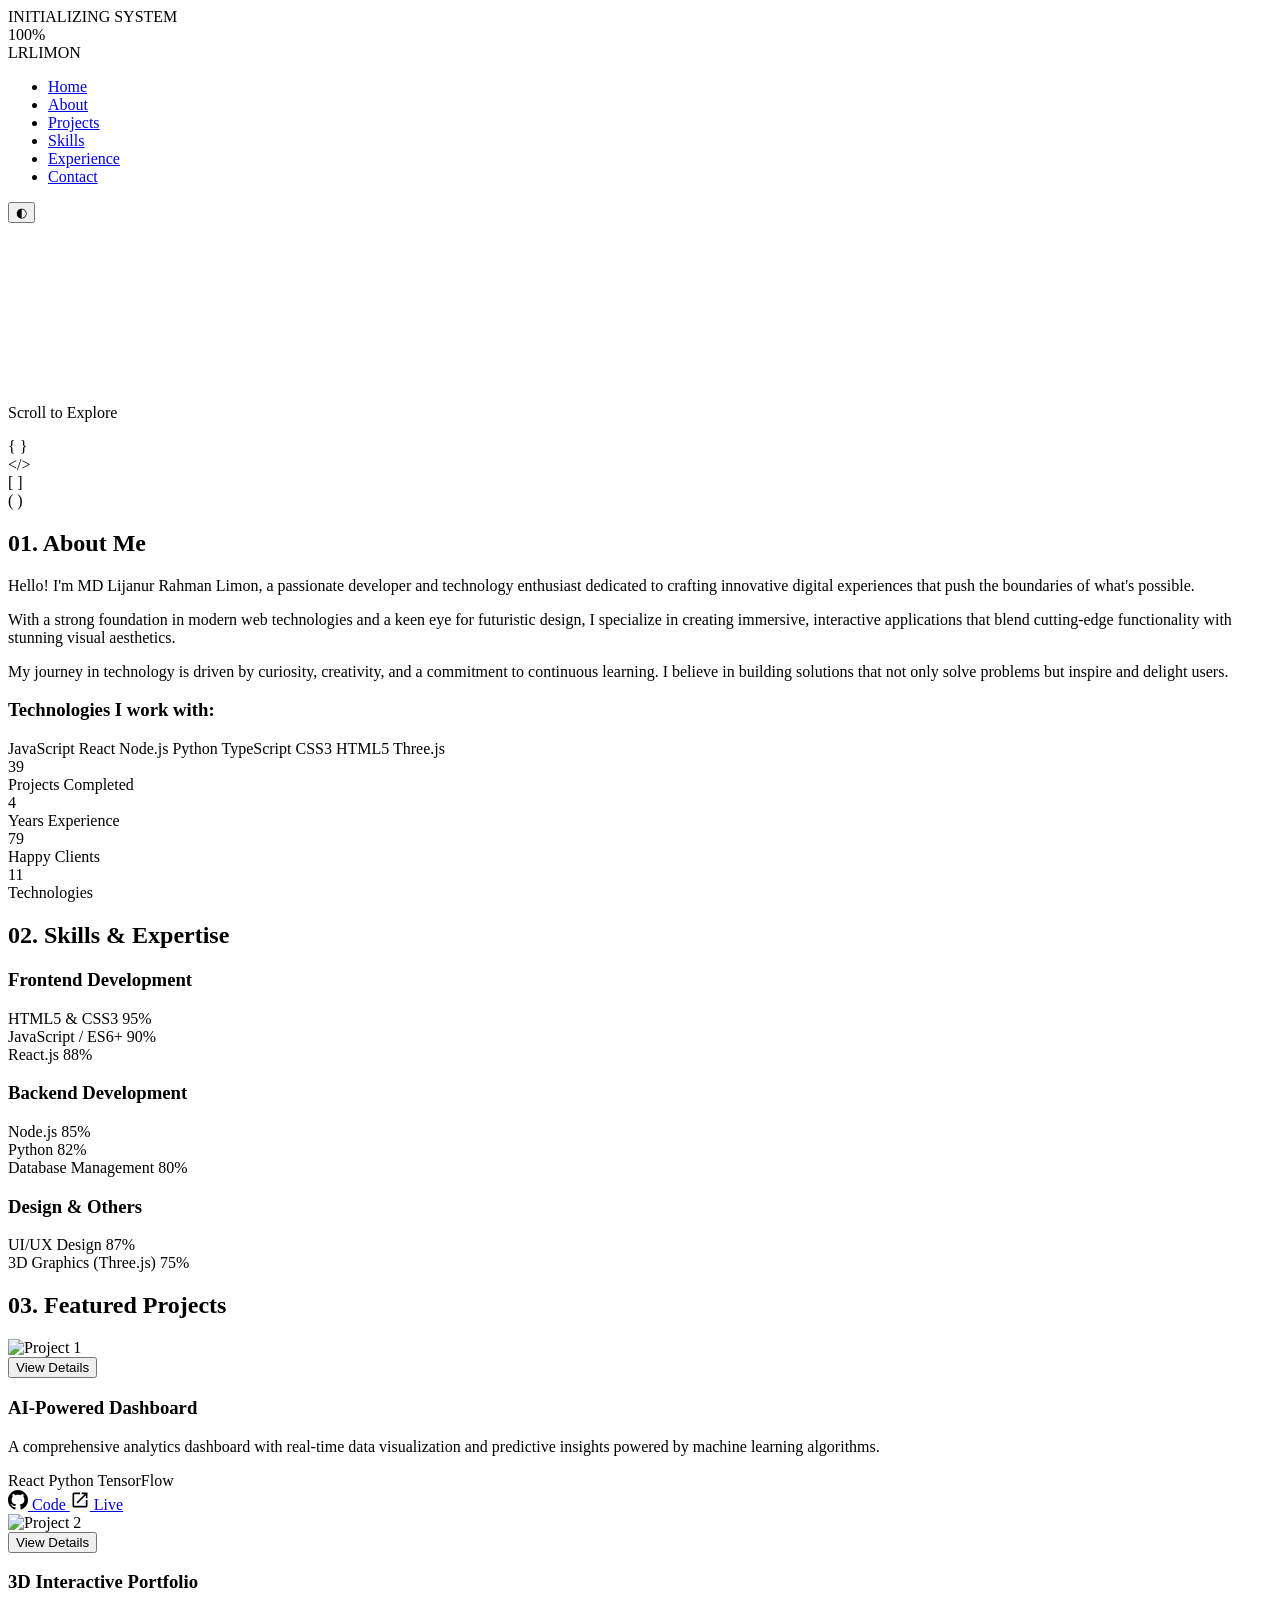
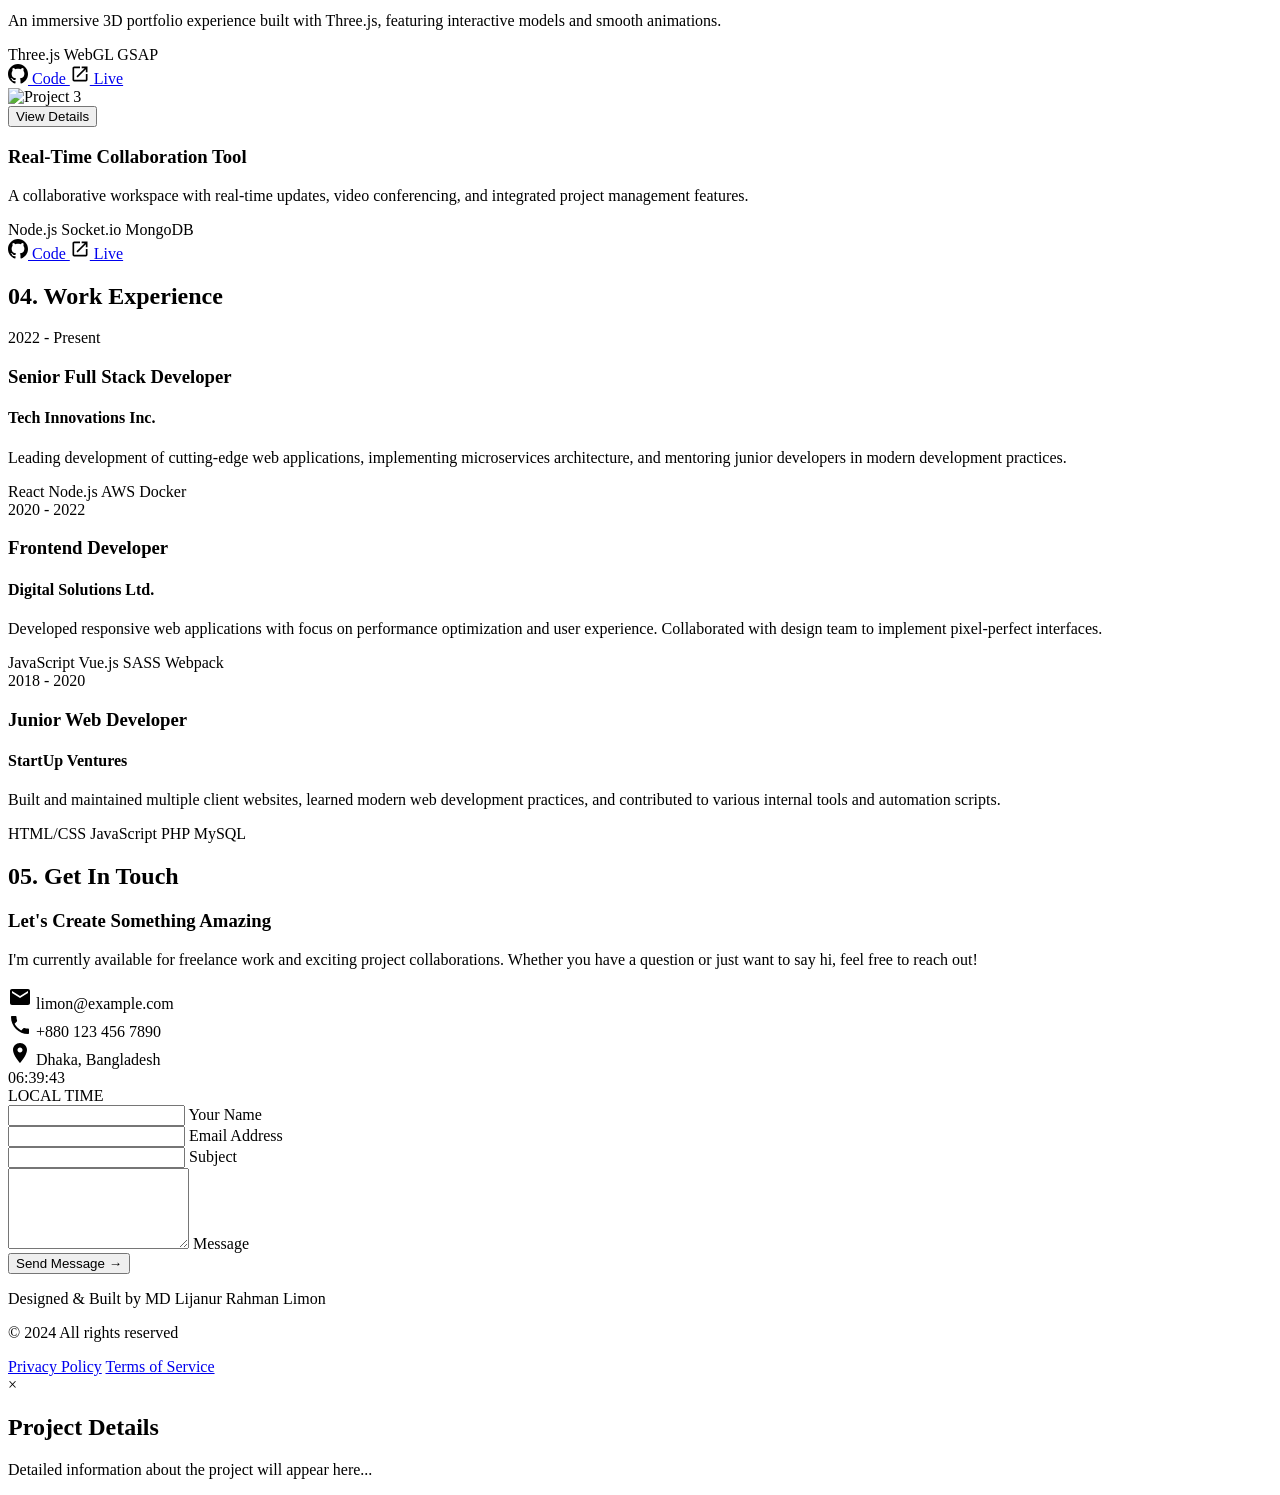
==== index.html @ f79321c4 "Add files via upload" ====
<!DOCTYPE html>
<html lang="en">
<head>
    <meta charset="UTF-8">
    <meta name="viewport" content="width=device-width, initial-scale=1.0">
    <title>MD Lijanur Rahman Limon | Futuristic Portfolio</title>
    
    <!-- Fonts: Using distinctive futuristic fonts -->
    <link rel="preconnect" href="https://fonts.googleapis.com">
    <link rel="preconnect" href="https://fonts.gstatic.com" crossorigin>
    <link href="https://fonts.googleapis.com/css2?family=Orbitron:wght@400;500;700;900&family=Exo+2:wght@300;400;500;600;700&family=Rajdhani:wght@300;400;500;600;700&display=swap" rel="stylesheet">
    
    <!-- Stylesheets -->
    <link rel="stylesheet" href="styles.css">
    <link rel="stylesheet" href="animations.css">
    
    <!-- Particle.js for background animations -->
    <script src="https://cdn.jsdelivr.net/particles.js/2.0.0/particles.min.js"></script>
</head>
<body>
    <!-- Preloader with futuristic loading animation -->
    <div id="preloader">
        <div class="loading-container">
            <div class="loading-circle"></div>
            <div class="loading-bar-container">
                <div class="loading-bar"></div>
            </div>
            <div class="loading-text">INITIALIZING SYSTEM</div>
            <div class="loading-percentage">0%</div>
        </div>
    </div>

    <!-- Floating Navigation Bar -->
    <nav id="navbar" class="navbar">
        <div class="nav-container">
            <div class="nav-logo">
                <span class="logo-text">LR<span class="logo-accent">LIMON</span></span>
            </div>
            <ul class="nav-menu">
                <li><a href="#home" class="nav-link">Home</a></li>
                <li><a href="#about" class="nav-link">About</a></li>
                <li><a href="#projects" class="nav-link">Projects</a></li>
                <li><a href="#skills" class="nav-link">Skills</a></li>
                <li><a href="#experience" class="nav-link">Experience</a></li>
                <li><a href="#contact" class="nav-link">Contact</a></li>
            </ul>
            <button class="theme-toggle" id="themeToggle">
                <span class="theme-icon">◐</span>
            </button>
            <div class="nav-hamburger" id="hamburger">
                <span></span>
                <span></span>
                <span></span>
            </div>
        </div>
    </nav>

    <!-- Cursor Trail Effect -->
    <div class="cursor-trail"></div>

    <!-- Particle Background -->
    <div id="particles-js"></div>

    <!-- Home/Landing Section -->
    <section id="home" class="section home-section">
        <div class="home-content">
            <!-- Holographic Profile Picture -->
            <div class="profile-container">
                <div class="hologram-effect">
                    <div class="profile-image-wrapper">
                        <img src="profile-placeholder.jpg" alt="MD Lijanur Rahman Limon" class="profile-image" id="profileImage">
                        <div class="hologram-scan"></div>
                    </div>
                    <div class="hologram-rings">
                        <div class="ring ring-1"></div>
                        <div class="ring ring-2"></div>
                        <div class="ring ring-3"></div>
                    </div>
                </div>
            </div>

            <!-- Name and Title with Digital Effects -->
            <div class="intro-text">
                <h1 class="glitch-text" data-text="MD LIJANUR RAHMAN LIMON">
                    MD LIJANUR RAHMAN LIMON
                </h1>
                <div class="typing-container">
                    <p class="typing-text" id="typingText"></p>
                    <span class="cursor-blink">|</span>
                </div>
                <div class="social-links">
                    <a href="#" class="social-link">
                        <svg viewBox="0 0 24 24" width="24" height="24">
                            <path d="M12 0c-6.626 0-12 5.373-12 12 0 5.302 3.438 9.8 8.207 11.387.599.111.793-.261.793-.577v-2.234c-3.338.726-4.033-1.416-4.033-1.416-.546-1.387-1.333-1.756-1.333-1.756-1.089-.745.083-.729.083-.729 1.205.084 1.839 1.237 1.839 1.237 1.07 1.834 2.807 1.304 3.492.997.107-.775.418-1.305.762-1.604-2.665-.305-5.467-1.334-5.467-5.931 0-1.311.469-2.381 1.236-3.221-.124-.303-.535-1.524.117-3.176 0 0 1.008-.322 3.301 1.23.957-.266 1.983-.399 3.003-.404 1.02.005 2.047.138 3.006.404 2.291-1.552 3.297-1.23 3.297-1.23.653 1.653.242 2.874.118 3.176.77.84 1.235 1.911 1.235 3.221 0 4.609-2.807 5.624-5.479 5.921.43.372.823 1.102.823 2.222v3.293c0 .319.192.694.801.576 4.765-1.589 8.199-6.086 8.199-11.386 0-6.627-5.373-12-12-12z"/>
                        </svg>
                    </a>
                    <a href="#" class="social-link">
                        <svg viewBox="0 0 24 24" width="24" height="24">
                            <path d="M19 0h-14c-2.761 0-5 2.239-5 5v14c0 2.761 2.239 5 5 5h14c2.762 0 5-2.239 5-5v-14c0-2.761-2.238-5-5-5zm-11 19h-3v-11h3v11zm-1.5-12.268c-.966 0-1.75-.79-1.75-1.764s.784-1.764 1.75-1.764 1.75.79 1.75 1.764-.783 1.764-1.75 1.764zm13.5 12.268h-3v-5.604c0-3.368-4-3.113-4 0v5.604h-3v-11h3v1.765c1.396-2.586 7-2.777 7 2.476v6.759z"/>
                        </svg>
                    </a>
                    <a href="#" class="social-link">
                        <svg viewBox="0 0 24 24" width="24" height="24">
                            <path d="M24 4.557c-.883.392-1.832.656-2.828.775 1.017-.609 1.798-1.574 2.165-2.724-.951.564-2.005.974-3.127 1.195-.897-.957-2.178-1.555-3.594-1.555-3.179 0-5.515 2.966-4.797 6.045-4.091-.205-7.719-2.165-10.148-5.144-1.29 2.213-.669 5.108 1.523 6.574-.806-.026-1.566-.247-2.229-.616-.054 2.281 1.581 4.415 3.949 4.89-.693.188-1.452.232-2.224.084.626 1.956 2.444 3.379 4.6 3.419-2.07 1.623-4.678 2.348-7.29 2.04 2.179 1.397 4.768 2.212 7.548 2.212 9.142 0 14.307-7.721 13.995-14.646.962-.695 1.797-1.562 2.457-2.549z"/>
                        </svg>
                    </a>
                </div>
            </div>

            <!-- Scroll Indicator -->
            <div class="scroll-indicator">
                <div class="scroll-mouse">
                    <div class="scroll-wheel"></div>
                </div>
                <p>Scroll to Explore</p>
            </div>
        </div>

        <!-- Floating Elements -->
        <div class="floating-elements">
            <div class="float-item float-1">{ }</div>
            <div class="float-item float-2">&lt;/&gt;</div>
            <div class="float-item float-3">[ ]</div>
            <div class="float-item float-4">( )</div>
        </div>
    </section>

    <!-- About Section -->
    <section id="about" class="section about-section">
        <div class="section-container">
            <h2 class="section-title reveal-on-scroll">
                <span class="title-number">01.</span>
                <span class="title-text">About Me</span>
                <span class="title-line"></span>
            </h2>
            
            <div class="about-content reveal-on-scroll">
                <div class="about-text">
                    <p class="about-paragraph">
                        Hello! I'm <span class="highlight">MD Lijanur Rahman Limon</span>, a passionate developer and technology enthusiast dedicated to crafting innovative digital experiences that push the boundaries of what's possible.
                    </p>
                    <p class="about-paragraph">
                        With a strong foundation in modern web technologies and a keen eye for futuristic design, I specialize in creating immersive, interactive applications that blend cutting-edge functionality with stunning visual aesthetics.
                    </p>
                    <p class="about-paragraph">
                        My journey in technology is driven by curiosity, creativity, and a commitment to continuous learning. I believe in building solutions that not only solve problems but inspire and delight users.
                    </p>
                    
                    <div class="tech-stack">
                        <h3>Technologies I work with:</h3>
                        <div class="tech-tags">
                            <span class="tech-tag">JavaScript</span>
                            <span class="tech-tag">React</span>
                            <span class="tech-tag">Node.js</span>
                            <span class="tech-tag">Python</span>
                            <span class="tech-tag">TypeScript</span>
                            <span class="tech-tag">CSS3</span>
                            <span class="tech-tag">HTML5</span>
                            <span class="tech-tag">Three.js</span>
                        </div>
                    </div>
                </div>

                <div class="about-visual">
                    <div class="stats-grid">
                        <div class="stat-card">
                            <div class="stat-number" data-target="50">0</div>
                            <div class="stat-label">Projects Completed</div>
                        </div>
                        <div class="stat-card">
                            <div class="stat-number" data-target="5">0</div>
                            <div class="stat-label">Years Experience</div>
                        </div>
                        <div class="stat-card">
                            <div class="stat-number" data-target="100">0</div>
                            <div class="stat-label">Happy Clients</div>
                        </div>
                        <div class="stat-card">
                            <div class="stat-number" data-target="15">0</div>
                            <div class="stat-label">Technologies</div>
                        </div>
                    </div>
                </div>
            </div>
        </div>
    </section>

    <!-- Skills Section -->
    <section id="skills" class="section skills-section">
        <div class="section-container">
            <h2 class="section-title reveal-on-scroll">
                <span class="title-number">02.</span>
                <span class="title-text">Skills & Expertise</span>
                <span class="title-line"></span>
            </h2>

            <div class="skills-content reveal-on-scroll">
                <div class="skill-category">
                    <h3 class="category-title">Frontend Development</h3>
                    <div class="skill-bars">
                        <div class="skill-bar">
                            <div class="skill-info">
                                <span>HTML5 & CSS3</span>
                                <span class="skill-percentage">95%</span>
                            </div>
                            <div class="progress-bar">
                                <div class="progress-fill" data-width="95"></div>
                            </div>
                        </div>
                        <div class="skill-bar">
                            <div class="skill-info">
                                <span>JavaScript / ES6+</span>
                                <span class="skill-percentage">90%</span>
                            </div>
                            <div class="progress-bar">
                                <div class="progress-fill" data-width="90"></div>
                            </div>
                        </div>
                        <div class="skill-bar">
                            <div class="skill-info">
                                <span>React.js</span>
                                <span class="skill-percentage">88%</span>
                            </div>
                            <div class="progress-bar">
                                <div class="progress-fill" data-width="88"></div>
                            </div>
                        </div>
                    </div>
                </div>

                <div class="skill-category">
                    <h3 class="category-title">Backend Development</h3>
                    <div class="skill-bars">
                        <div class="skill-bar">
                            <div class="skill-info">
                                <span>Node.js</span>
                                <span class="skill-percentage">85%</span>
                            </div>
                            <div class="progress-bar">
                                <div class="progress-fill" data-width="85"></div>
                            </div>
                        </div>
                        <div class="skill-bar">
                            <div class="skill-info">
                                <span>Python</span>
                                <span class="skill-percentage">82%</span>
                            </div>
                            <div class="progress-bar">
                                <div class="progress-fill" data-width="82"></div>
                            </div>
                        </div>
                        <div class="skill-bar">
                            <div class="skill-info">
                                <span>Database Management</span>
                                <span class="skill-percentage">80%</span>
                            </div>
                            <div class="progress-bar">
                                <div class="progress-fill" data-width="80"></div>
                            </div>
                        </div>
                    </div>
                </div>

                <div class="skill-category">
                    <h3 class="category-title">Design & Others</h3>
                    <div class="skill-bars">
                        <div class="skill-bar">
                            <div class="skill-info">
                                <span>UI/UX Design</span>
                                <span class="skill-percentage">87%</span>
                            </div>
                            <div class="progress-bar">
                                <div class="progress-fill" data-width="87"></div>
                            </div>
                        </div>
                        <div class="skill-bar">
                            <div class="skill-info">
                                <span>3D Graphics (Three.js)</span>
                                <span class="skill-percentage">75%</span>
                            </div>
                            <div class="progress-bar">
                                <div class="progress-fill" data-width="75"></div>
                            </div>
                        </div>
                    </div>
                </div>
            </div>
        </div>
    </section>

    <!-- Projects Section -->
    <section id="projects" class="section projects-section">
        <div class="section-container">
            <h2 class="section-title reveal-on-scroll">
                <span class="title-number">03.</span>
                <span class="title-text">Featured Projects</span>
                <span class="title-line"></span>
            </h2>

            <div class="projects-grid">
                <!-- Project Card 1 -->
                <div class="project-card reveal-on-scroll">
                    <div class="project-image">
                        <img src="project1-placeholder.jpg" alt="Project 1">
                        <div class="project-overlay">
                            <button class="btn-view-project">View Details</button>
                        </div>
                    </div>
                    <div class="project-content">
                        <h3 class="project-title">AI-Powered Dashboard</h3>
                        <p class="project-description">
                            A comprehensive analytics dashboard with real-time data visualization and predictive insights powered by machine learning algorithms.
                        </p>
                        <div class="project-tech">
                            <span class="tech-badge">React</span>
                            <span class="tech-badge">Python</span>
                            <span class="tech-badge">TensorFlow</span>
                        </div>
                        <div class="project-links">
                            <a href="#" class="project-link">
                                <svg viewBox="0 0 24 24" width="20" height="20">
                                    <path d="M12 0c-6.626 0-12 5.373-12 12 0 5.302 3.438 9.8 8.207 11.387.599.111.793-.261.793-.577v-2.234c-3.338.726-4.033-1.416-4.033-1.416-.546-1.387-1.333-1.756-1.333-1.756-1.089-.745.083-.729.083-.729 1.205.084 1.839 1.237 1.839 1.237 1.07 1.834 2.807 1.304 3.492.997.107-.775.418-1.305.762-1.604-2.665-.305-5.467-1.334-5.467-5.931 0-1.311.469-2.381 1.236-3.221-.124-.303-.535-1.524.117-3.176 0 0 1.008-.322 3.301 1.23.957-.266 1.983-.399 3.003-.404 1.02.005 2.047.138 3.006.404 2.291-1.552 3.297-1.23 3.297-1.23.653 1.653.242 2.874.118 3.176.77.84 1.235 1.911 1.235 3.221 0 4.609-2.807 5.624-5.479 5.921.43.372.823 1.102.823 2.222v3.293c0 .319.192.694.801.576 4.765-1.589 8.199-6.086 8.199-11.386 0-6.627-5.373-12-12-12z"/>
                                </svg>
                                Code
                            </a>
                            <a href="#" class="project-link">
                                <svg viewBox="0 0 24 24" width="20" height="20">
                                    <path d="M14 3v2h3.59l-9.83 9.83 1.41 1.41L19 6.41V10h2V3m-2 16H5V5h7V3H5c-1.11 0-2 .89-2 2v14a2 2 0 0 0 2 2h14a2 2 0 0 0 2-2v-7h-2v7z"/>
                                </svg>
                                Live
                            </a>
                        </div>
                    </div>
                </div>

                <!-- Project Card 2 -->
                <div class="project-card reveal-on-scroll">
                    <div class="project-image">
                        <img src="project2-placeholder.jpg" alt="Project 2">
                        <div class="project-overlay">
                            <button class="btn-view-project">View Details</button>
                        </div>
                    </div>
                    <div class="project-content">
                        <h3 class="project-title">3D Interactive Portfolio</h3>
                        <p class="project-description">
                            An immersive 3D portfolio experience built with Three.js, featuring interactive models and smooth animations.
                        </p>
                        <div class="project-tech">
                            <span class="tech-badge">Three.js</span>
                            <span class="tech-badge">WebGL</span>
                            <span class="tech-badge">GSAP</span>
                        </div>
                        <div class="project-links">
                            <a href="#" class="project-link">
                                <svg viewBox="0 0 24 24" width="20" height="20">
                                    <path d="M12 0c-6.626 0-12 5.373-12 12 0 5.302 3.438 9.8 8.207 11.387.599.111.793-.261.793-.577v-2.234c-3.338.726-4.033-1.416-4.033-1.416-.546-1.387-1.333-1.756-1.333-1.756-1.089-.745.083-.729.083-.729 1.205.084 1.839 1.237 1.839 1.237 1.07 1.834 2.807 1.304 3.492.997.107-.775.418-1.305.762-1.604-2.665-.305-5.467-1.334-5.467-5.931 0-1.311.469-2.381 1.236-3.221-.124-.303-.535-1.524.117-3.176 0 0 1.008-.322 3.301 1.23.957-.266 1.983-.399 3.003-.404 1.02.005 2.047.138 3.006.404 2.291-1.552 3.297-1.23 3.297-1.23.653 1.653.242 2.874.118 3.176.77.84 1.235 1.911 1.235 3.221 0 4.609-2.807 5.624-5.479 5.921.43.372.823 1.102.823 2.222v3.293c0 .319.192.694.801.576 4.765-1.589 8.199-6.086 8.199-11.386 0-6.627-5.373-12-12-12z"/>
                                </svg>
                                Code
                            </a>
                            <a href="#" class="project-link">
                                <svg viewBox="0 0 24 24" width="20" height="20">
                                    <path d="M14 3v2h3.59l-9.83 9.83 1.41 1.41L19 6.41V10h2V3m-2 16H5V5h7V3H5c-1.11 0-2 .89-2 2v14a2 2 0 0 0 2 2h14a2 2 0 0 0 2-2v-7h-2v7z"/>
                                </svg>
                                Live
                            </a>
                        </div>
                    </div>
                </div>

                <!-- Project Card 3 -->
                <div class="project-card reveal-on-scroll">
                    <div class="project-image">
                        <img src="project3-placeholder.jpg" alt="Project 3">
                        <div class="project-overlay">
                            <button class="btn-view-project">View Details</button>
                        </div>
                    </div>
                    <div class="project-content">
                        <h3 class="project-title">Real-Time Collaboration Tool</h3>
                        <p class="project-description">
                            A collaborative workspace with real-time updates, video conferencing, and integrated project management features.
                        </p>
                        <div class="project-tech">
                            <span class="tech-badge">Node.js</span>
                            <span class="tech-badge">Socket.io</span>
                            <span class="tech-badge">MongoDB</span>
                        </div>
                        <div class="project-links">
                            <a href="#" class="project-link">
                                <svg viewBox="0 0 24 24" width="20" height="20">
                                    <path d="M12 0c-6.626 0-12 5.373-12 12 0 5.302 3.438 9.8 8.207 11.387.599.111.793-.261.793-.577v-2.234c-3.338.726-4.033-1.416-4.033-1.416-.546-1.387-1.333-1.756-1.333-1.756-1.089-.745.083-.729.083-.729 1.205.084 1.839 1.237 1.839 1.237 1.07 1.834 2.807 1.304 3.492.997.107-.775.418-1.305.762-1.604-2.665-.305-5.467-1.334-5.467-5.931 0-1.311.469-2.381 1.236-3.221-.124-.303-.535-1.524.117-3.176 0 0 1.008-.322 3.301 1.23.957-.266 1.983-.399 3.003-.404 1.02.005 2.047.138 3.006.404 2.291-1.552 3.297-1.23 3.297-1.23.653 1.653.242 2.874.118 3.176.77.84 1.235 1.911 1.235 3.221 0 4.609-2.807 5.624-5.479 5.921.43.372.823 1.102.823 2.222v3.293c0 .319.192.694.801.576 4.765-1.589 8.199-6.086 8.199-11.386 0-6.627-5.373-12-12-12z"/>
                                </svg>
                                Code
                            </a>
                            <a href="#" class="project-link">
                                <svg viewBox="0 0 24 24" width="20" height="20">
                                    <path d="M14 3v2h3.59l-9.83 9.83 1.41 1.41L19 6.41V10h2V3m-2 16H5V5h7V3H5c-1.11 0-2 .89-2 2v14a2 2 0 0 0 2 2h14a2 2 0 0 0 2-2v-7h-2v7z"/>
                                </svg>
                                Live
                            </a>
                        </div>
                    </div>
                </div>
            </div>
        </div>
    </section>

    <!-- Experience Section -->
    <section id="experience" class="section experience-section">
        <div class="section-container">
            <h2 class="section-title reveal-on-scroll">
                <span class="title-number">04.</span>
                <span class="title-text">Work Experience</span>
                <span class="title-line"></span>
            </h2>

            <div class="timeline">
                <div class="timeline-item reveal-on-scroll">
                    <div class="timeline-dot"></div>
                    <div class="timeline-content">
                        <div class="timeline-date">2022 - Present</div>
                        <h3 class="timeline-title">Senior Full Stack Developer</h3>
                        <h4 class="timeline-company">Tech Innovations Inc.</h4>
                        <p class="timeline-description">
                            Leading development of cutting-edge web applications, implementing microservices architecture, and mentoring junior developers in modern development practices.
                        </p>
                        <div class="timeline-tech">
                            <span>React</span>
                            <span>Node.js</span>
                            <span>AWS</span>
                            <span>Docker</span>
                        </div>
                    </div>
                </div>

                <div class="timeline-item reveal-on-scroll">
                    <div class="timeline-dot"></div>
                    <div class="timeline-content">
                        <div class="timeline-date">2020 - 2022</div>
                        <h3 class="timeline-title">Frontend Developer</h3>
                        <h4 class="timeline-company">Digital Solutions Ltd.</h4>
                        <p class="timeline-description">
                            Developed responsive web applications with focus on performance optimization and user experience. Collaborated with design team to implement pixel-perfect interfaces.
                        </p>
                        <div class="timeline-tech">
                            <span>JavaScript</span>
                            <span>Vue.js</span>
                            <span>SASS</span>
                            <span>Webpack</span>
                        </div>
                    </div>
                </div>

                <div class="timeline-item reveal-on-scroll">
                    <div class="timeline-dot"></div>
                    <div class="timeline-content">
                        <div class="timeline-date">2018 - 2020</div>
                        <h3 class="timeline-title">Junior Web Developer</h3>
                        <h4 class="timeline-company">StartUp Ventures</h4>
                        <p class="timeline-description">
                            Built and maintained multiple client websites, learned modern web development practices, and contributed to various internal tools and automation scripts.
                        </p>
                        <div class="timeline-tech">
                            <span>HTML/CSS</span>
                            <span>JavaScript</span>
                            <span>PHP</span>
                            <span>MySQL</span>
                        </div>
                    </div>
                </div>
            </div>
        </div>
    </section>

    <!-- Contact Section -->
    <section id="contact" class="section contact-section">
        <div class="section-container">
            <h2 class="section-title reveal-on-scroll">
                <span class="title-number">05.</span>
                <span class="title-text">Get In Touch</span>
                <span class="title-line"></span>
            </h2>

            <div class="contact-content reveal-on-scroll">
                <div class="contact-info">
                    <h3>Let's Create Something Amazing</h3>
                    <p>I'm currently available for freelance work and exciting project collaborations. Whether you have a question or just want to say hi, feel free to reach out!</p>
                    
                    <div class="contact-details">
                        <div class="contact-item">
                            <svg viewBox="0 0 24 24" width="24" height="24">
                                <path d="M20 4H4c-1.1 0-1.99.9-1.99 2L2 18c0 1.1.9 2 2 2h16c1.1 0 2-.9 2-2V6c0-1.1-.9-2-2-2zm0 4l-8 5-8-5V6l8 5 8-5v2z"/>
                            </svg>
                            <span>limon@example.com</span>
                        </div>
                        <div class="contact-item">
                            <svg viewBox="0 0 24 24" width="24" height="24">
                                <path d="M6.62 10.79c1.44 2.83 3.76 5.14 6.59 6.59l2.2-2.2c.27-.27.67-.36 1.02-.24 1.12.37 2.33.57 3.57.57.55 0 1 .45 1 1V20c0 .55-.45 1-1 1-9.39 0-17-7.61-17-17 0-.55.45-1 1-1h3.5c.55 0 1 .45 1 1 0 1.25.2 2.45.57 3.57.11.35.03.74-.25 1.02l-2.2 2.2z"/>
                            </svg>
                            <span>+880 123 456 7890</span>
                        </div>
                        <div class="contact-item">
                            <svg viewBox="0 0 24 24" width="24" height="24">
                                <path d="M12 2C8.13 2 5 5.13 5 9c0 5.25 7 13 7 13s7-7.75 7-13c0-3.87-3.13-7-7-7zm0 9.5c-1.38 0-2.5-1.12-2.5-2.5s1.12-2.5 2.5-2.5 2.5 1.12 2.5 2.5-1.12 2.5-2.5 2.5z"/>
                            </svg>
                            <span>Dhaka, Bangladesh</span>
                        </div>
                    </div>

                    <div class="digital-clock">
                        <div id="digitalClock">00:00:00</div>
                        <div class="clock-label">LOCAL TIME</div>
                    </div>
                </div>

                <form class="contact-form" id="contactForm">
                    <div class="form-group">
                        <input type="text" id="name" class="form-input" required>
                        <label for="name" class="form-label">Your Name</label>
                        <div class="input-glow"></div>
                    </div>
                    
                    <div class="form-group">
                        <input type="email" id="email" class="form-input" required>
                        <label for="email" class="form-label">Email Address</label>
                        <div class="input-glow"></div>
                    </div>
                    
                    <div class="form-group">
                        <input type="text" id="subject" class="form-input" required>
                        <label for="subject" class="form-label">Subject</label>
                        <div class="input-glow"></div>
                    </div>
                    
                    <div class="form-group">
                        <textarea id="message" class="form-input" rows="5" required></textarea>
                        <label for="message" class="form-label">Message</label>
                        <div class="input-glow"></div>
                    </div>
                    
                    <button type="submit" class="btn-submit">
                        <span class="btn-text">Send Message</span>
                        <span class="btn-icon">→</span>
                        <div class="btn-glow"></div>
                    </button>
                </form>
            </div>
        </div>
    </section>

    <!-- Footer -->
    <footer class="footer">
        <div class="footer-content">
            <div class="footer-text">
                <p>Designed & Built by <span class="highlight">MD Lijanur Rahman Limon</span></p>
                <p class="copyright">© 2024 All rights reserved</p>
            </div>
            <div class="footer-links">
                <a href="#" class="footer-link">Privacy Policy</a>
                <a href="#" class="footer-link">Terms of Service</a>
            </div>
        </div>
        <div class="footer-glow"></div>
    </footer>

    <!-- Modal for Project Details -->
    <div id="projectModal" class="modal">
        <div class="modal-content">
            <span class="modal-close">&times;</span>
            <div class="modal-body">
                <h2 class="modal-title">Project Details</h2>
                <div class="modal-description">
                    <p>Detailed information about the project will appear here...</p>
                </div>
            </div>
        </div>
    </div>

    <!-- Scripts -->
    <script src="script.js"></script>
    <script src="particles-config.js"></script>
</body>
</html>
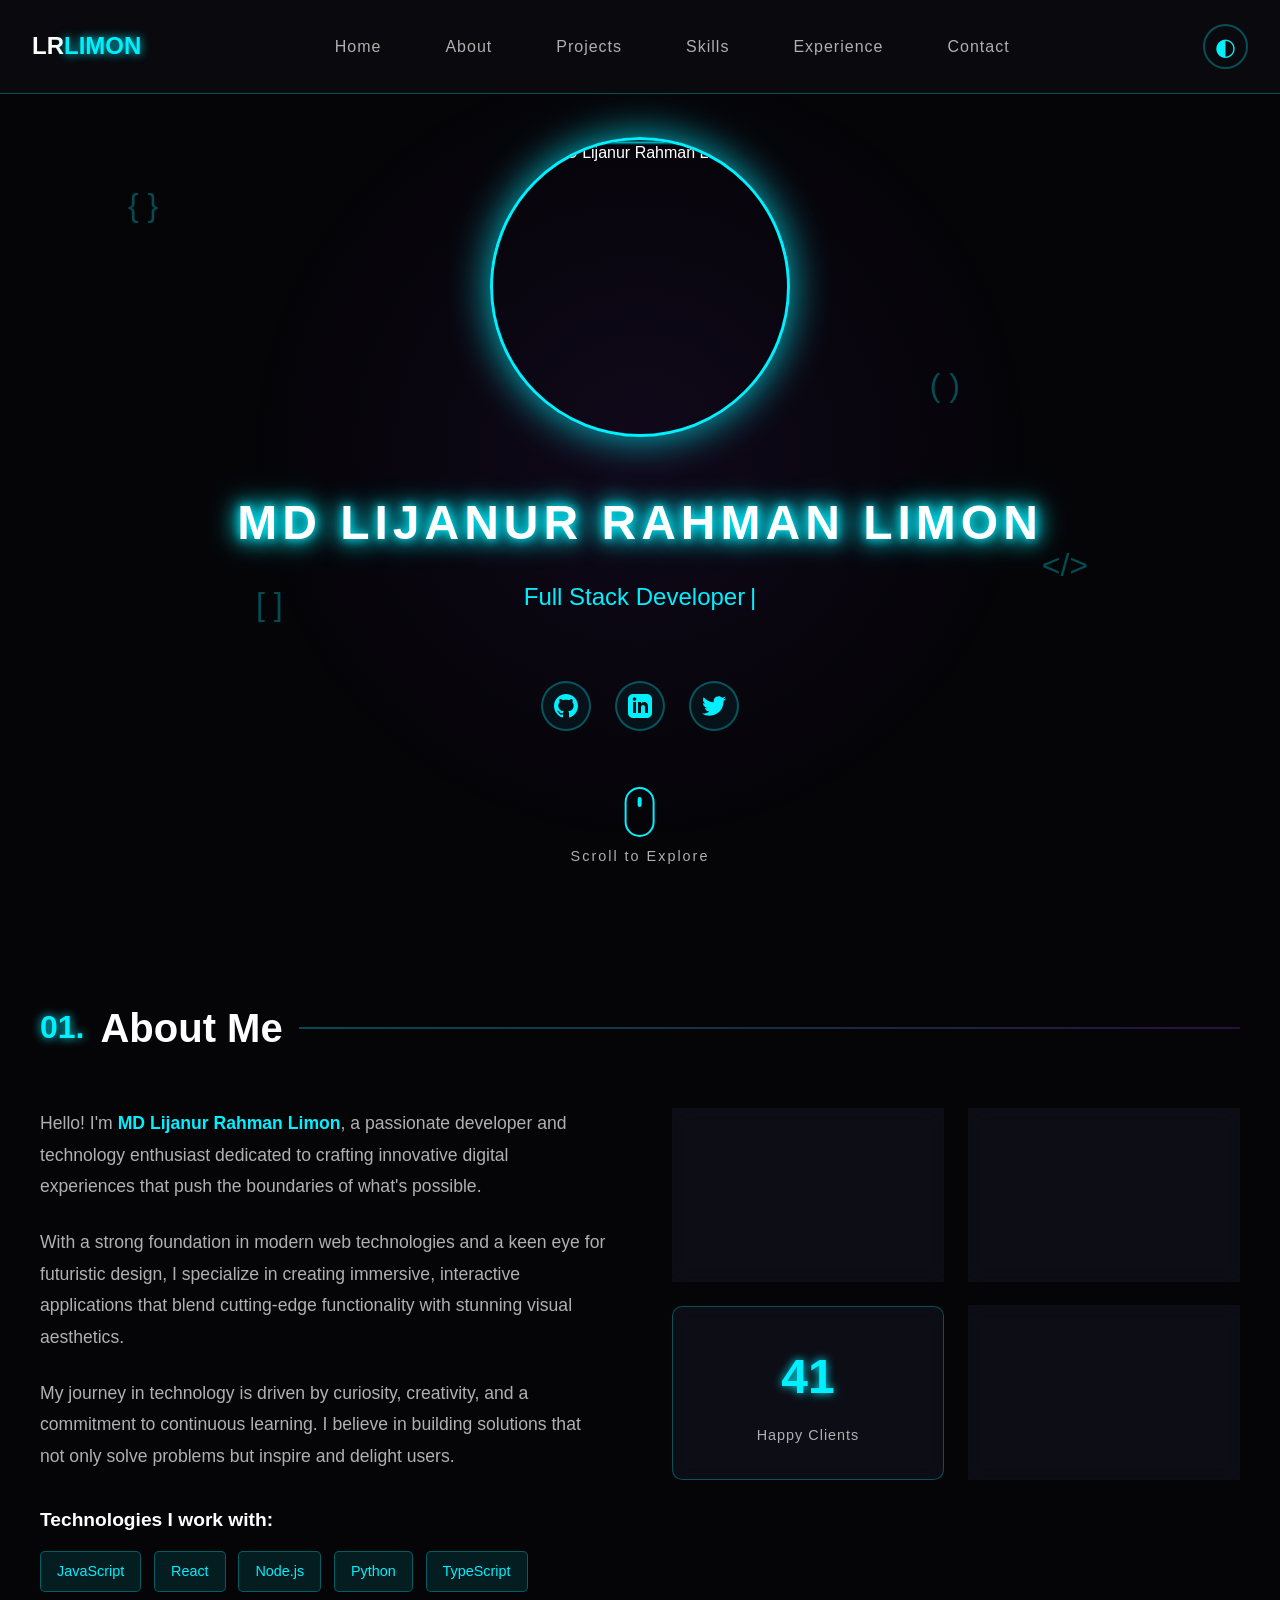
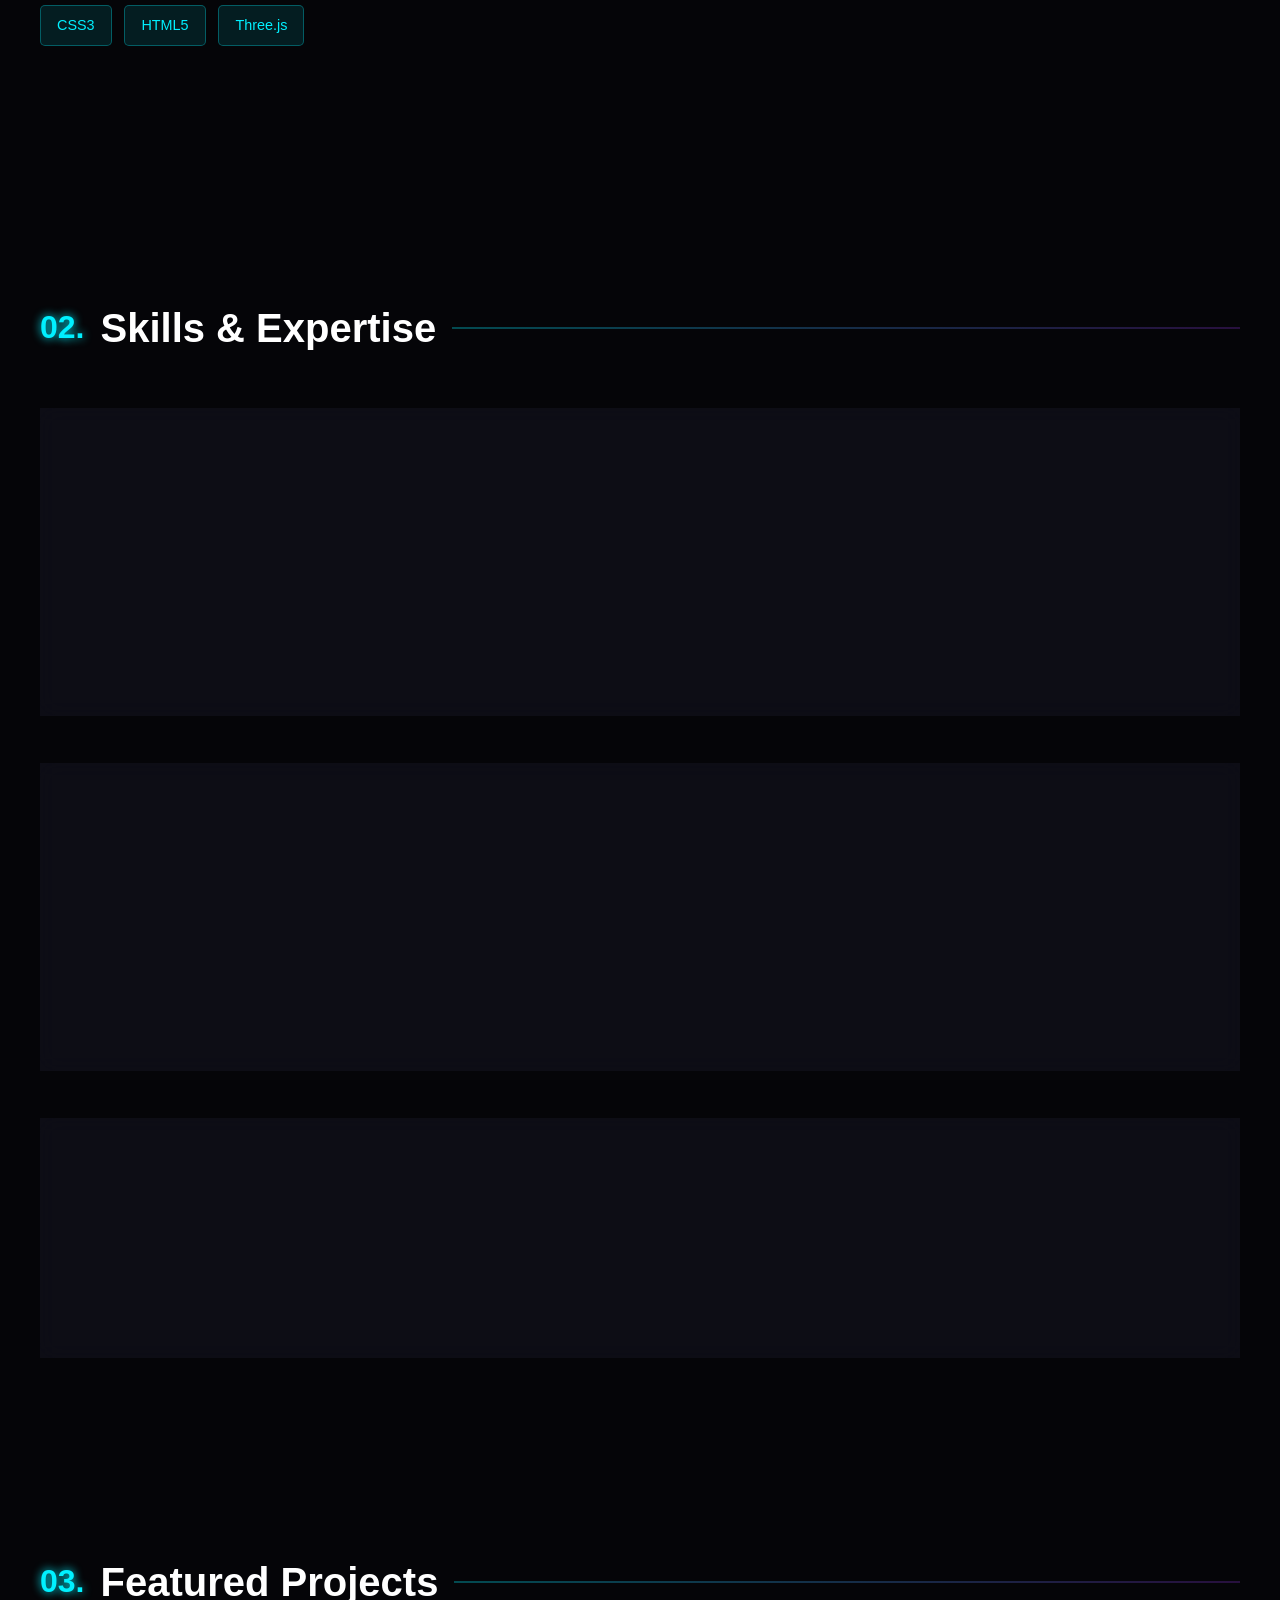
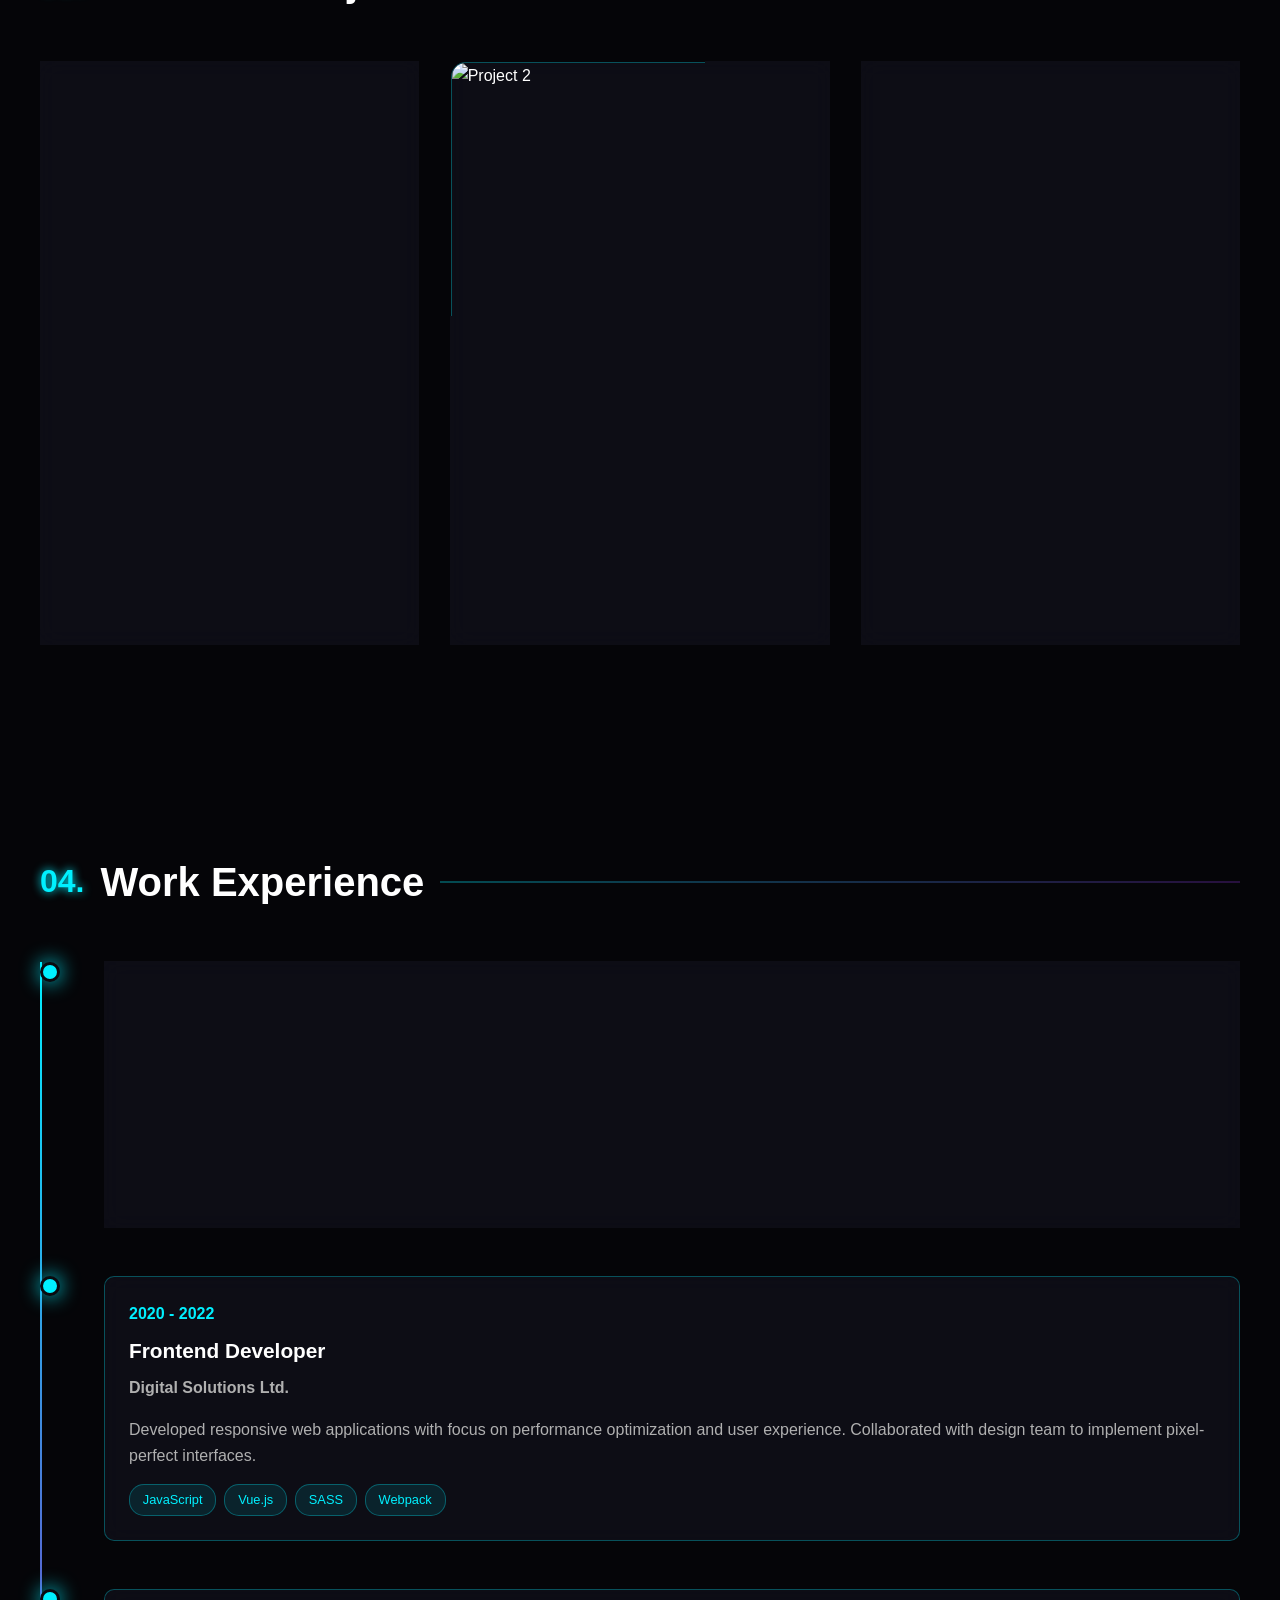
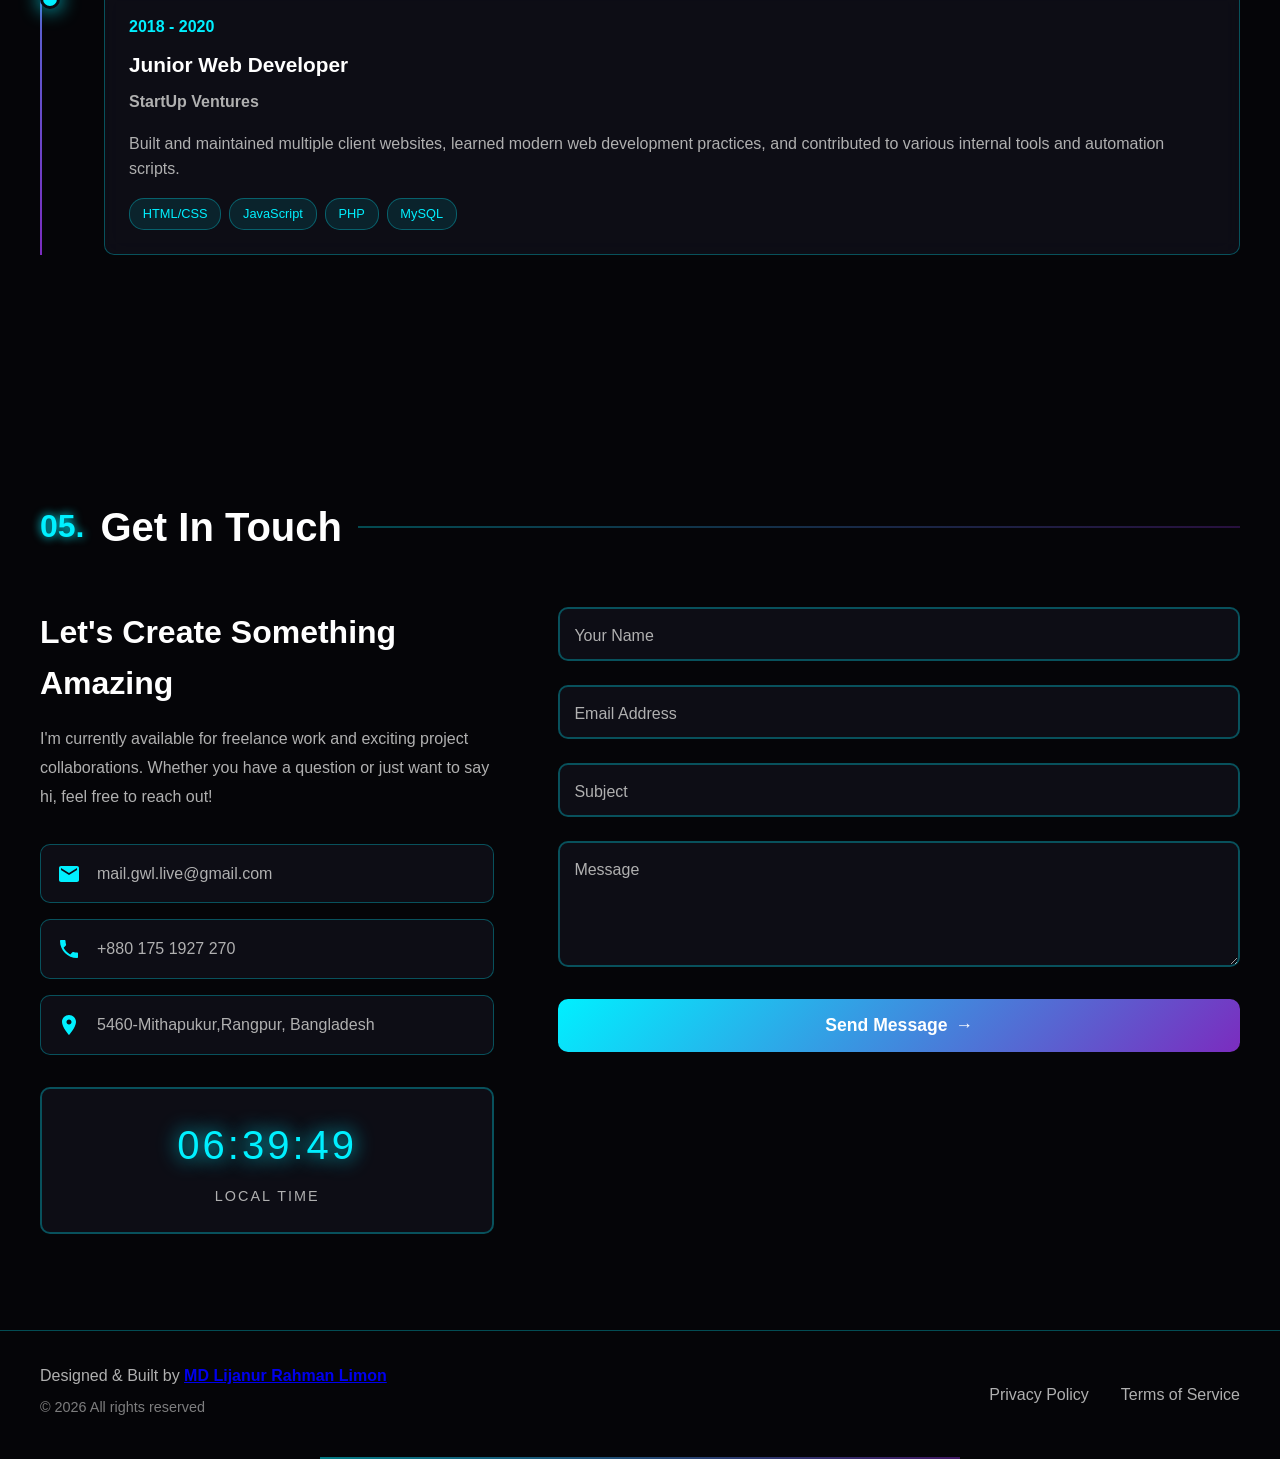
==== commit 1d2310ea: "Update index.html" ====
--- a/index.html
+++ b/index.html
@@ -3,7 +3,7 @@
 <head>
     <meta charset="UTF-8">
     <meta name="viewport" content="width=device-width, initial-scale=1.0">
-    <title>MD Lijanur Rahman Limon | Futuristic Portfolio</title>
+    <title>LR LIMON | MD Lijanur Rahman Limon</title>
     
     <!-- Fonts: Using distinctive futuristic fonts -->
     <link rel="preconnect" href="https://fonts.googleapis.com">
@@ -89,17 +89,17 @@
                     <span class="cursor-blink">|</span>
                 </div>
                 <div class="social-links">
-                    <a href="#" class="social-link">
+                    <a href="https://vip_limon_gamer.bio.link/" class="social-link">
                         <svg viewBox="0 0 24 24" width="24" height="24">
                             <path d="M12 0c-6.626 0-12 5.373-12 12 0 5.302 3.438 9.8 8.207 11.387.599.111.793-.261.793-.577v-2.234c-3.338.726-4.033-1.416-4.033-1.416-.546-1.387-1.333-1.756-1.333-1.756-1.089-.745.083-.729.083-.729 1.205.084 1.839 1.237 1.839 1.237 1.07 1.834 2.807 1.304 3.492.997.107-.775.418-1.305.762-1.604-2.665-.305-5.467-1.334-5.467-5.931 0-1.311.469-2.381 1.236-3.221-.124-.303-.535-1.524.117-3.176 0 0 1.008-.322 3.301 1.23.957-.266 1.983-.399 3.003-.404 1.02.005 2.047.138 3.006.404 2.291-1.552 3.297-1.23 3.297-1.23.653 1.653.242 2.874.118 3.176.77.84 1.235 1.911 1.235 3.221 0 4.609-2.807 5.624-5.479 5.921.43.372.823 1.102.823 2.222v3.293c0 .319.192.694.801.576 4.765-1.589 8.199-6.086 8.199-11.386 0-6.627-5.373-12-12-12z"/>
                         </svg>
                     </a>
-                    <a href="#" class="social-link">
+                    <a href="https://vip_limon_gamer.bio.link/" class="social-link">
                         <svg viewBox="0 0 24 24" width="24" height="24">
                             <path d="M19 0h-14c-2.761 0-5 2.239-5 5v14c0 2.761 2.239 5 5 5h14c2.762 0 5-2.239 5-5v-14c0-2.761-2.238-5-5-5zm-11 19h-3v-11h3v11zm-1.5-12.268c-.966 0-1.75-.79-1.75-1.764s.784-1.764 1.75-1.764 1.75.79 1.75 1.764-.783 1.764-1.75 1.764zm13.5 12.268h-3v-5.604c0-3.368-4-3.113-4 0v5.604h-3v-11h3v1.765c1.396-2.586 7-2.777 7 2.476v6.759z"/>
                         </svg>
                     </a>
-                    <a href="#" class="social-link">
+                    <a href="https://vip_limon_gamer.bio.link/" class="social-link">
                         <svg viewBox="0 0 24 24" width="24" height="24">
                             <path d="M24 4.557c-.883.392-1.832.656-2.828.775 1.017-.609 1.798-1.574 2.165-2.724-.951.564-2.005.974-3.127 1.195-.897-.957-2.178-1.555-3.594-1.555-3.179 0-5.515 2.966-4.797 6.045-4.091-.205-7.719-2.165-10.148-5.144-1.29 2.213-.669 5.108 1.523 6.574-.806-.026-1.566-.247-2.229-.616-.054 2.281 1.581 4.415 3.949 4.89-.693.188-1.452.232-2.224.084.626 1.956 2.444 3.379 4.6 3.419-2.07 1.623-4.678 2.348-7.29 2.04 2.179 1.397 4.768 2.212 7.548 2.212 9.142 0 14.307-7.721 13.995-14.646.962-.695 1.797-1.562 2.457-2.549z"/>
                         </svg>
@@ -201,7 +201,7 @@
                         <div class="skill-bar">
                             <div class="skill-info">
                                 <span>HTML5 & CSS3</span>
-                                <span class="skill-percentage">95%</span>
+                                <span class="skill-percentage">100%</span>
                             </div>
                             <div class="progress-bar">
                                 <div class="progress-fill" data-width="95"></div>
@@ -210,7 +210,7 @@
                         <div class="skill-bar">
                             <div class="skill-info">
                                 <span>JavaScript / ES6+</span>
-                                <span class="skill-percentage">90%</span>
+                                <span class="skill-percentage">37%</span>
                             </div>
                             <div class="progress-bar">
                                 <div class="progress-fill" data-width="90"></div>
@@ -219,7 +219,7 @@
                         <div class="skill-bar">
                             <div class="skill-info">
                                 <span>React.js</span>
-                                <span class="skill-percentage">88%</span>
+                                <span class="skill-percentage">2%</span>
                             </div>
                             <div class="progress-bar">
                                 <div class="progress-fill" data-width="88"></div>
@@ -234,7 +234,7 @@
                         <div class="skill-bar">
                             <div class="skill-info">
                                 <span>Node.js</span>
-                                <span class="skill-percentage">85%</span>
+                                <span class="skill-percentage">1%</span>
                             </div>
                             <div class="progress-bar">
                                 <div class="progress-fill" data-width="85"></div>
@@ -243,7 +243,7 @@
                         <div class="skill-bar">
                             <div class="skill-info">
                                 <span>Python</span>
-                                <span class="skill-percentage">82%</span>
+                                <span class="skill-percentage">30%</span>
                             </div>
                             <div class="progress-bar">
                                 <div class="progress-fill" data-width="82"></div>
@@ -307,7 +307,7 @@
                         </div>
                     </div>
                     <div class="project-content">
-                        <h3 class="project-title">AI-Powered Dashboard</h3>
+                        <h3 class="project-title">Simple  Teach Profilo Website</h3>
                         <p class="project-description">
                             A comprehensive analytics dashboard with real-time data visualization and predictive insights powered by machine learning algorithms.
                         </p>
@@ -317,7 +317,7 @@
                             <span class="tech-badge">TensorFlow</span>
                         </div>
                         <div class="project-links">
-                            <a href="#" class="project-link">
+                            <a href="https://vip-limon-gamer.github.io/LIMON" class="project-link">
                                 <svg viewBox="0 0 24 24" width="20" height="20">
                                     <path d="M12 0c-6.626 0-12 5.373-12 12 0 5.302 3.438 9.8 8.207 11.387.599.111.793-.261.793-.577v-2.234c-3.338.726-4.033-1.416-4.033-1.416-.546-1.387-1.333-1.756-1.333-1.756-1.089-.745.083-.729.083-.729 1.205.084 1.839 1.237 1.839 1.237 1.07 1.834 2.807 1.304 3.492.997.107-.775.418-1.305.762-1.604-2.665-.305-5.467-1.334-5.467-5.931 0-1.311.469-2.381 1.236-3.221-.124-.303-.535-1.524.117-3.176 0 0 1.008-.322 3.301 1.23.957-.266 1.983-.399 3.003-.404 1.02.005 2.047.138 3.006.404 2.291-1.552 3.297-1.23 3.297-1.23.653 1.653.242 2.874.118 3.176.77.84 1.235 1.911 1.235 3.221 0 4.609-2.807 5.624-5.479 5.921.43.372.823 1.102.823 2.222v3.293c0 .319.192.694.801.576 4.765-1.589 8.199-6.086 8.199-11.386 0-6.627-5.373-12-12-12z"/>
                                 </svg>
@@ -492,19 +492,19 @@
                             <svg viewBox="0 0 24 24" width="24" height="24">
                                 <path d="M20 4H4c-1.1 0-1.99.9-1.99 2L2 18c0 1.1.9 2 2 2h16c1.1 0 2-.9 2-2V6c0-1.1-.9-2-2-2zm0 4l-8 5-8-5V6l8 5 8-5v2z"/>
                             </svg>
-                            <span>limon@example.com</span>
+                            <span>mail.gwl.live@gmail.com</span>
                         </div>
                         <div class="contact-item">
                             <svg viewBox="0 0 24 24" width="24" height="24">
                                 <path d="M6.62 10.79c1.44 2.83 3.76 5.14 6.59 6.59l2.2-2.2c.27-.27.67-.36 1.02-.24 1.12.37 2.33.57 3.57.57.55 0 1 .45 1 1V20c0 .55-.45 1-1 1-9.39 0-17-7.61-17-17 0-.55.45-1 1-1h3.5c.55 0 1 .45 1 1 0 1.25.2 2.45.57 3.57.11.35.03.74-.25 1.02l-2.2 2.2z"/>
                             </svg>
-                            <span>+880 123 456 7890</span>
+                            <span>+880 175 1927 270</span>
                         </div>
                         <div class="contact-item">
                             <svg viewBox="0 0 24 24" width="24" height="24">
                                 <path d="M12 2C8.13 2 5 5.13 5 9c0 5.25 7 13 7 13s7-7.75 7-13c0-3.87-3.13-7-7-7zm0 9.5c-1.38 0-2.5-1.12-2.5-2.5s1.12-2.5 2.5-2.5 2.5 1.12 2.5 2.5-1.12 2.5-2.5 2.5z"/>
                             </svg>
-                            <span>Dhaka, Bangladesh</span>
+                            <span>5460-Mithapukur,Rangpur, Bangladesh</span>
                         </div>
                     </div>
 
@@ -553,8 +553,9 @@
     <footer class="footer">
         <div class="footer-content">
             <div class="footer-text">
-                <p>Designed & Built by <span class="highlight">MD Lijanur Rahman Limon</span></p>
-                <p class="copyright">© 2024 All rights reserved</p>
+                <p>Designed & Built by <span class="highlight">
+               <a href="#" >MD Lijanur Rahman Limon</a></span></p>
+                <p class="copyright">© 2026 All rights reserved</p>
             </div>
             <div class="footer-links">
                 <a href="#" class="footer-link">Privacy Policy</a>
--- a/styles.css
+++ b/styles.css
@@ -0,0 +1,1438 @@
+/* ===================================
+   CSS VARIABLES - Futuristic Theme
+   =================================== */
+:root {
+    /* Primary Colors - Neon/Cyberpunk Theme */
+    --primary-color: #00f0ff;
+    --secondary-color: #ff006e;
+    --accent-color: #7b2cbf;
+    --success-color: #00ff88;
+    
+    /* Background Colors */
+    --bg-dark: #0a0a0f;
+    --bg-darker: #050508;
+    --bg-card: rgba(15, 15, 25, 0.8);
+    --bg-overlay: rgba(0, 0, 0, 0.9);
+    
+    /* Text Colors */
+    --text-primary: #ffffff;
+    --text-secondary: #b0b0b0;
+    --text-muted: #606060;
+    
+    /* Gradient Colors */
+    --gradient-primary: linear-gradient(135deg, #00f0ff 0%, #7b2cbf 100%);
+    --gradient-secondary: linear-gradient(135deg, #ff006e 0%, #ff8500 100%);
+    --gradient-glow: radial-gradient(circle, rgba(0,240,255,0.3) 0%, transparent 70%);
+    
+    /* Border & Shadow */
+    --border-color: rgba(0, 240, 255, 0.3);
+    --shadow-glow: 0 0 20px rgba(0, 240, 255, 0.5);
+    --shadow-glow-strong: 0 0 40px rgba(0, 240, 255, 0.8);
+    
+    /* Spacing */
+    --spacing-xs: 0.5rem;
+    --spacing-sm: 1rem;
+    --spacing-md: 2rem;
+    --spacing-lg: 4rem;
+    --spacing-xl: 6rem;
+    
+    /* Typography */
+    --font-display: 'Orbitron', sans-serif;
+    --font-body: 'Exo 2', sans-serif;
+    --font-tech: 'Rajdhani', sans-serif;
+    
+    /* Transitions */
+    --transition-fast: 0.2s ease;
+    --transition-normal: 0.3s ease;
+    --transition-slow: 0.5s ease;
+}
+
+/* Dark Theme Variables (Default) */
+body[data-theme="dark"] {
+    --bg-dark: #0a0a0f;
+    --bg-darker: #050508;
+    --text-primary: #ffffff;
+    --text-secondary: #b0b0b0;
+}
+
+/* Light Theme Variables */
+body[data-theme="light"] {
+    --bg-dark: #f0f0f5;
+    --bg-darker: #ffffff;
+    --bg-card: rgba(255, 255, 255, 0.9);
+    --text-primary: #0a0a0f;
+    --text-secondary: #404040;
+    --text-muted: #808080;
+    --border-color: rgba(123, 44, 191, 0.3);
+}
+
+/* ===================================
+   RESET & BASE STYLES
+   =================================== */
+* {
+    margin: 0;
+    padding: 0;
+    box-sizing: border-box;
+}
+
+html {
+    scroll-behavior: smooth;
+    overflow-x: hidden;
+}
+
+body {
+    font-family: var(--font-body);
+    background-color: var(--bg-darker);
+    color: var(--text-primary);
+    line-height: 1.6;
+    overflow-x: hidden;
+    transition: background-color var(--transition-slow), color var(--transition-slow);
+}
+
+/* Custom Scrollbar */
+::-webkit-scrollbar {
+    width: 10px;
+}
+
+::-webkit-scrollbar-track {
+    background: var(--bg-darker);
+}
+
+::-webkit-scrollbar-thumb {
+    background: var(--gradient-primary);
+    border-radius: 5px;
+}
+
+::-webkit-scrollbar-thumb:hover {
+    background: var(--primary-color);
+}
+
+/* ===================================
+   PRELOADER
+   =================================== */
+#preloader {
+    position: fixed;
+    top: 0;
+    left: 0;
+    width: 100%;
+    height: 100%;
+    background: var(--bg-darker);
+    display: flex;
+    justify-content: center;
+    align-items: center;
+    z-index: 9999;
+    transition: opacity 0.5s ease, visibility 0.5s ease;
+}
+
+#preloader.hidden {
+    opacity: 0;
+    visibility: hidden;
+}
+
+.loading-container {
+    text-align: center;
+}
+
+.loading-circle {
+    width: 100px;
+    height: 100px;
+    border: 3px solid transparent;
+    border-top: 3px solid var(--primary-color);
+    border-radius: 50%;
+    margin: 0 auto 2rem;
+    animation: spin 1s linear infinite;
+    box-shadow: var(--shadow-glow);
+}
+
+.loading-bar-container {
+    width: 300px;
+    height: 4px;
+    background: rgba(255, 255, 255, 0.1);
+    border-radius: 2px;
+    overflow: hidden;
+    margin: 0 auto 1rem;
+}
+
+.loading-bar {
+    height: 100%;
+    background: var(--gradient-primary);
+    width: 0%;
+    animation: loadingProgress 2s ease-in-out forwards;
+    box-shadow: 0 0 10px var(--primary-color);
+}
+
+.loading-text {
+    font-family: var(--font-display);
+    font-size: 1.2rem;
+    color: var(--primary-color);
+    letter-spacing: 3px;
+    margin-bottom: 0.5rem;
+    text-shadow: 0 0 10px var(--primary-color);
+}
+
+.loading-percentage {
+    font-family: var(--font-tech);
+    font-size: 2rem;
+    color: var(--text-primary);
+    font-weight: 700;
+}
+
+/* ===================================
+   NAVIGATION BAR
+   =================================== */
+.navbar {
+    position: fixed;
+    top: 0;
+    left: 0;
+    width: 100%;
+    padding: 1.5rem 0;
+    background: rgba(10, 10, 15, 0.95);
+    backdrop-filter: blur(10px);
+    border-bottom: 1px solid var(--border-color);
+    z-index: 1000;
+    transition: all var(--transition-normal);
+}
+
+.navbar.scrolled {
+    padding: 1rem 0;
+    box-shadow: 0 5px 20px rgba(0, 240, 255, 0.2);
+}
+
+.nav-container {
+    max-width: 1400px;
+    margin: 0 auto;
+    padding: 0 2rem;
+    display: flex;
+    justify-content: space-between;
+    align-items: center;
+}
+
+.nav-logo {
+    font-family: var(--font-display);
+    font-size: 1.5rem;
+    font-weight: 900;
+    color: var(--text-primary);
+}
+
+.logo-text {
+    position: relative;
+}
+
+.logo-accent {
+    color: var(--primary-color);
+    text-shadow: 0 0 10px var(--primary-color);
+}
+
+.nav-menu {
+    display: flex;
+    list-style: none;
+    gap: 2rem;
+}
+
+.nav-link {
+    position: relative;
+    font-family: var(--font-tech);
+    font-size: 1rem;
+    font-weight: 500;
+    color: var(--text-secondary);
+    text-decoration: none;
+    padding: 0.5rem 1rem;
+    transition: all var(--transition-normal);
+    letter-spacing: 1px;
+}
+
+.nav-link::before {
+    content: '';
+    position: absolute;
+    bottom: 0;
+    left: 50%;
+    width: 0;
+    height: 2px;
+    background: var(--gradient-primary);
+    transform: translateX(-50%);
+    transition: width var(--transition-normal);
+}
+
+.nav-link:hover {
+    color: var(--primary-color);
+    text-shadow: 0 0 10px var(--primary-color);
+}
+
+.nav-link:hover::before {
+    width: 100%;
+}
+
+.theme-toggle {
+    background: transparent;
+    border: 2px solid var(--border-color);
+    color: var(--primary-color);
+    width: 45px;
+    height: 45px;
+    border-radius: 50%;
+    cursor: pointer;
+    display: flex;
+    justify-content: center;
+    align-items: center;
+    font-size: 1.5rem;
+    transition: all var(--transition-normal);
+}
+
+.theme-toggle:hover {
+    background: var(--primary-color);
+    color: var(--bg-dark);
+    box-shadow: var(--shadow-glow);
+    transform: rotate(180deg);
+}
+
+.nav-hamburger {
+    display: none;
+    flex-direction: column;
+    gap: 5px;
+    cursor: pointer;
+}
+
+.nav-hamburger span {
+    width: 25px;
+    height: 3px;
+    background: var(--primary-color);
+    border-radius: 2px;
+    transition: all var(--transition-normal);
+}
+
+/* ===================================
+   CURSOR TRAIL
+   =================================== */
+.cursor-trail {
+    position: fixed;
+    width: 20px;
+    height: 20px;
+    border: 2px solid var(--primary-color);
+    border-radius: 50%;
+    pointer-events: none;
+    z-index: 9998;
+    transition: transform 0.1s ease;
+    box-shadow: 0 0 15px var(--primary-color);
+    opacity: 0;
+}
+
+/* ===================================
+   PARTICLES BACKGROUND
+   =================================== */
+#particles-js {
+    position: fixed;
+    width: 100%;
+    height: 100%;
+    top: 0;
+    left: 0;
+    z-index: -1;
+}
+
+/* ===================================
+   SECTION STYLES
+   =================================== */
+.section {
+    min-height: 100vh;
+    padding: 6rem 2rem;
+    position: relative;
+}
+
+.section-container {
+    max-width: 1200px;
+    margin: 0 auto;
+}
+
+.section-title {
+    font-family: var(--font-display);
+    font-size: 2.5rem;
+    margin-bottom: 3rem;
+    display: flex;
+    align-items: center;
+    gap: 1rem;
+}
+
+.title-number {
+    color: var(--primary-color);
+    font-size: 2rem;
+    text-shadow: 0 0 10px var(--primary-color);
+}
+
+.title-text {
+    color: var(--text-primary);
+}
+
+.title-line {
+    flex: 1;
+    height: 2px;
+    background: var(--gradient-primary);
+    opacity: 0.3;
+}
+
+/* ===================================
+   HOME SECTION
+   =================================== */
+.home-section {
+    display: flex;
+    justify-content: center;
+    align-items: center;
+    background: radial-gradient(circle at 50% 50%, rgba(123, 44, 191, 0.1) 0%, transparent 50%);
+}
+
+.home-content {
+    text-align: center;
+    z-index: 1;
+}
+
+/* Profile Container with Hologram Effect */
+.profile-container {
+    margin-bottom: 3rem;
+    position: relative;
+}
+
+.hologram-effect {
+    position: relative;
+    width: 300px;
+    height: 300px;
+    margin: 0 auto;
+    animation: floatAnimation 3s ease-in-out infinite;
+}
+
+.profile-image-wrapper {
+    position: relative;
+    width: 100%;
+    height: 100%;
+    border-radius: 50%;
+    overflow: hidden;
+    border: 3px solid var(--primary-color);
+    box-shadow: var(--shadow-glow-strong);
+}
+
+.profile-image {
+    width: 100%;
+    height: 100%;
+    object-fit: cover;
+    filter: brightness(1.1) contrast(1.1);
+}
+
+.hologram-scan {
+    position: absolute;
+    top: 0;
+    left: 0;
+    width: 100%;
+    height: 5px;
+    background: linear-gradient(to bottom, transparent, var(--primary-color), transparent);
+    animation: scanAnimation 2s linear infinite;
+    opacity: 0.7;
+}
+
+.hologram-rings {
+    position: absolute;
+    top: 50%;
+    left: 50%;
+    transform: translate(-50%, -50%);
+    width: 100%;
+    height: 100%;
+}
+
+.ring {
+    position: absolute;
+    top: 50%;
+    left: 50%;
+    transform: translate(-50%, -50%);
+    border: 2px solid var(--primary-color);
+    border-radius: 50%;
+    opacity: 0;
+    animation: ringPulse 3s ease-out infinite;
+}
+
+.ring-1 {
+    width: 110%;
+    height: 110%;
+}
+
+.ring-2 {
+    width: 120%;
+    height: 120%;
+    animation-delay: 1s;
+}
+
+.ring-3 {
+    width: 130%;
+    height: 130%;
+    animation-delay: 2s;
+}
+
+/* Name and Title */
+.intro-text {
+    margin-bottom: 2rem;
+}
+
+.glitch-text {
+    font-family: var(--font-display);
+    font-size: 3rem;
+    font-weight: 900;
+    color: var(--text-primary);
+    text-transform: uppercase;
+    letter-spacing: 5px;
+    margin-bottom: 1rem;
+    position: relative;
+    animation: fadeInDown 1s ease-out;
+    text-shadow: 
+        0 0 10px var(--primary-color),
+        0 0 20px var(--primary-color),
+        0 0 30px var(--primary-color);
+}
+
+.typing-container {
+    display: inline-flex;
+    align-items: center;
+    gap: 0.3rem;
+    font-family: var(--font-tech);
+    font-size: 1.5rem;
+    color: var(--primary-color);
+    margin-bottom: 2rem;
+}
+
+.typing-text {
+    display: inline-block;
+}
+
+.cursor-blink {
+    animation: blink 1s step-end infinite;
+    color: var(--primary-color);
+}
+
+/* Social Links */
+.social-links {
+    display: flex;
+    justify-content: center;
+    gap: 1.5rem;
+    margin-top: 2rem;
+}
+
+.social-link {
+    display: flex;
+    justify-content: center;
+    align-items: center;
+    width: 50px;
+    height: 50px;
+    border: 2px solid var(--border-color);
+    border-radius: 50%;
+    color: var(--primary-color);
+    transition: all var(--transition-normal);
+    background: rgba(0, 240, 255, 0.05);
+}
+
+.social-link svg {
+    fill: currentColor;
+}
+
+.social-link:hover {
+    border-color: var(--primary-color);
+    background: var(--primary-color);
+    color: var(--bg-dark);
+    box-shadow: var(--shadow-glow);
+    transform: translateY(-5px) scale(1.1);
+}
+
+/* Scroll Indicator */
+.scroll-indicator {
+    position: absolute;
+    bottom: 2rem;
+    left: 50%;
+    transform: translateX(-50%);
+    text-align: center;
+    animation: fadeIn 1s ease-out 1s both;
+}
+
+.scroll-mouse {
+    width: 30px;
+    height: 50px;
+    border: 2px solid var(--primary-color);
+    border-radius: 15px;
+    margin: 0 auto 0.5rem;
+    position: relative;
+}
+
+.scroll-wheel {
+    width: 4px;
+    height: 10px;
+    background: var(--primary-color);
+    border-radius: 2px;
+    position: absolute;
+    top: 8px;
+    left: 50%;
+    transform: translateX(-50%);
+    animation: scrollWheel 2s ease-in-out infinite;
+}
+
+.scroll-indicator p {
+    font-family: var(--font-tech);
+    font-size: 0.9rem;
+    color: var(--text-secondary);
+    letter-spacing: 2px;
+}
+
+/* Floating Elements */
+.floating-elements {
+    position: absolute;
+    width: 100%;
+    height: 100%;
+    top: 0;
+    left: 0;
+    pointer-events: none;
+    overflow: hidden;
+}
+
+.float-item {
+    position: absolute;
+    font-family: var(--font-tech);
+    font-size: 2rem;
+    color: var(--primary-color);
+    opacity: 0.3;
+    animation: floatRandom 10s ease-in-out infinite;
+}
+
+.float-1 {
+    top: 20%;
+    left: 10%;
+    animation-delay: 0s;
+}
+
+.float-2 {
+    top: 60%;
+    right: 15%;
+    animation-delay: 2s;
+}
+
+.float-3 {
+    bottom: 30%;
+    left: 20%;
+    animation-delay: 4s;
+}
+
+.float-4 {
+    top: 40%;
+    right: 25%;
+    animation-delay: 6s;
+}
+
+/* ===================================
+   ABOUT SECTION
+   =================================== */
+.about-content {
+    display: grid;
+    grid-template-columns: 1fr 1fr;
+    gap: 4rem;
+    align-items: start;
+}
+
+.about-paragraph {
+    margin-bottom: 1.5rem;
+    font-size: 1.1rem;
+    color: var(--text-secondary);
+    line-height: 1.8;
+}
+
+.highlight {
+    color: var(--primary-color);
+    font-weight: 600;
+}
+
+.tech-stack {
+    margin-top: 2rem;
+}
+
+.tech-stack h3 {
+    font-family: var(--font-tech);
+    color: var(--text-primary);
+    margin-bottom: 1rem;
+    font-size: 1.2rem;
+}
+
+.tech-tags {
+    display: flex;
+    flex-wrap: wrap;
+    gap: 0.8rem;
+}
+
+.tech-tag {
+    padding: 0.5rem 1rem;
+    background: rgba(0, 240, 255, 0.1);
+    border: 1px solid var(--border-color);
+    border-radius: 5px;
+    font-family: var(--font-tech);
+    font-size: 0.9rem;
+    color: var(--primary-color);
+    transition: all var(--transition-normal);
+}
+
+.tech-tag:hover {
+    background: rgba(0, 240, 255, 0.2);
+    box-shadow: 0 0 15px rgba(0, 240, 255, 0.3);
+    transform: translateY(-3px);
+}
+
+/* Stats Grid */
+.stats-grid {
+    display: grid;
+    grid-template-columns: repeat(2, 1fr);
+    gap: 1.5rem;
+}
+
+.stat-card {
+    background: var(--bg-card);
+    border: 1px solid var(--border-color);
+    border-radius: 10px;
+    padding: 2rem 1rem;
+    text-align: center;
+    transition: all var(--transition-normal);
+    backdrop-filter: blur(10px);
+}
+
+.stat-card:hover {
+    border-color: var(--primary-color);
+    box-shadow: 0 0 20px rgba(0, 240, 255, 0.3);
+    transform: translateY(-5px);
+}
+
+.stat-number {
+    font-family: var(--font-display);
+    font-size: 3rem;
+    font-weight: 900;
+    color: var(--primary-color);
+    text-shadow: 0 0 10px var(--primary-color);
+}
+
+.stat-label {
+    font-family: var(--font-tech);
+    font-size: 0.9rem;
+    color: var(--text-secondary);
+    margin-top: 0.5rem;
+    letter-spacing: 1px;
+}
+
+/* ===================================
+   SKILLS SECTION
+   =================================== */
+.skills-content {
+    display: grid;
+    gap: 3rem;
+}
+
+.skill-category {
+    background: var(--bg-card);
+    border: 1px solid var(--border-color);
+    border-radius: 15px;
+    padding: 2rem;
+    backdrop-filter: blur(10px);
+    transition: all var(--transition-normal);
+}
+
+.skill-category:hover {
+    border-color: var(--primary-color);
+    box-shadow: 0 0 30px rgba(0, 240, 255, 0.2);
+}
+
+.category-title {
+    font-family: var(--font-tech);
+    font-size: 1.5rem;
+    color: var(--primary-color);
+    margin-bottom: 1.5rem;
+    text-shadow: 0 0 10px var(--primary-color);
+}
+
+.skill-bars {
+    display: flex;
+    flex-direction: column;
+    gap: 1.5rem;
+}
+
+.skill-bar {
+    width: 100%;
+}
+
+.skill-info {
+    display: flex;
+    justify-content: space-between;
+    margin-bottom: 0.5rem;
+    font-family: var(--font-tech);
+    color: var(--text-secondary);
+}
+
+.skill-percentage {
+    color: var(--primary-color);
+    font-weight: 600;
+}
+
+.progress-bar {
+    width: 100%;
+    height: 10px;
+    background: rgba(255, 255, 255, 0.1);
+    border-radius: 5px;
+    overflow: hidden;
+    position: relative;
+}
+
+.progress-fill {
+    height: 100%;
+    background: var(--gradient-primary);
+    width: 0;
+    border-radius: 5px;
+    transition: width 1s ease-out;
+    box-shadow: 0 0 10px var(--primary-color);
+    position: relative;
+}
+
+.progress-fill::after {
+    content: '';
+    position: absolute;
+    top: 0;
+    left: 0;
+    width: 100%;
+    height: 100%;
+    background: linear-gradient(90deg, transparent, rgba(255, 255, 255, 0.3), transparent);
+    animation: shimmer 2s infinite;
+}
+
+/* ===================================
+   PROJECTS SECTION
+   =================================== */
+.projects-grid {
+    display: grid;
+    grid-template-columns: repeat(auto-fit, minmax(350px, 1fr));
+    gap: 2rem;
+}
+
+.project-card {
+    background: var(--bg-card);
+    border: 1px solid var(--border-color);
+    border-radius: 15px;
+    overflow: hidden;
+    transition: all var(--transition-normal);
+    backdrop-filter: blur(10px);
+}
+
+.project-card:hover {
+    border-color: var(--primary-color);
+    box-shadow: 0 10px 40px rgba(0, 240, 255, 0.3);
+    transform: translateY(-10px);
+}
+
+.project-image {
+    position: relative;
+    width: 100%;
+    height: 250px;
+    overflow: hidden;
+}
+
+.project-image img {
+    width: 100%;
+    height: 100%;
+    object-fit: cover;
+    transition: transform var(--transition-slow);
+}
+
+.project-card:hover .project-image img {
+    transform: scale(1.1);
+}
+
+.project-overlay {
+    position: absolute;
+    top: 0;
+    left: 0;
+    width: 100%;
+    height: 100%;
+    background: rgba(0, 0, 0, 0.8);
+    display: flex;
+    justify-content: center;
+    align-items: center;
+    opacity: 0;
+    transition: opacity var(--transition-normal);
+}
+
+.project-card:hover .project-overlay {
+    opacity: 1;
+}
+
+.btn-view-project {
+    padding: 0.8rem 2rem;
+    background: var(--gradient-primary);
+    border: none;
+    border-radius: 25px;
+    color: var(--text-primary);
+    font-family: var(--font-tech);
+    font-weight: 600;
+    cursor: pointer;
+    transition: all var(--transition-normal);
+    box-shadow: 0 0 20px rgba(0, 240, 255, 0.5);
+}
+
+.btn-view-project:hover {
+    transform: scale(1.1);
+    box-shadow: 0 0 30px rgba(0, 240, 255, 0.8);
+}
+
+.project-content {
+    padding: 1.5rem;
+}
+
+.project-title {
+    font-family: var(--font-tech);
+    font-size: 1.5rem;
+    color: var(--text-primary);
+    margin-bottom: 1rem;
+}
+
+.project-description {
+    color: var(--text-secondary);
+    margin-bottom: 1rem;
+    line-height: 1.6;
+}
+
+.project-tech {
+    display: flex;
+    flex-wrap: wrap;
+    gap: 0.5rem;
+    margin-bottom: 1rem;
+}
+
+.tech-badge {
+    padding: 0.3rem 0.8rem;
+    background: rgba(0, 240, 255, 0.1);
+    border: 1px solid var(--border-color);
+    border-radius: 15px;
+    font-size: 0.8rem;
+    color: var(--primary-color);
+}
+
+.project-links {
+    display: flex;
+    gap: 1rem;
+}
+
+.project-link {
+    display: flex;
+    align-items: center;
+    gap: 0.5rem;
+    color: var(--primary-color);
+    text-decoration: none;
+    font-family: var(--font-tech);
+    font-size: 0.9rem;
+    transition: all var(--transition-normal);
+}
+
+.project-link svg {
+    fill: currentColor;
+}
+
+.project-link:hover {
+    color: var(--secondary-color);
+    text-shadow: 0 0 10px var(--secondary-color);
+}
+
+/* ===================================
+   EXPERIENCE SECTION (TIMELINE)
+   =================================== */
+.timeline {
+    position: relative;
+    padding-left: 2rem;
+}
+
+.timeline::before {
+    content: '';
+    position: absolute;
+    left: 0;
+    top: 0;
+    height: 100%;
+    width: 2px;
+    background: var(--gradient-primary);
+}
+
+.timeline-item {
+    position: relative;
+    margin-bottom: 3rem;
+    padding-left: 2rem;
+}
+
+.timeline-dot {
+    position: absolute;
+    left: -2rem;
+    top: 0;
+    width: 20px;
+    height: 20px;
+    background: var(--primary-color);
+    border: 3px solid var(--bg-dark);
+    border-radius: 50%;
+    box-shadow: 0 0 20px var(--primary-color);
+}
+
+.timeline-content {
+    background: var(--bg-card);
+    border: 1px solid var(--border-color);
+    border-radius: 10px;
+    padding: 1.5rem;
+    transition: all var(--transition-normal);
+    backdrop-filter: blur(10px);
+}
+
+.timeline-item:hover .timeline-content {
+    border-color: var(--primary-color);
+    box-shadow: 0 5px 25px rgba(0, 240, 255, 0.3);
+    transform: translateX(10px);
+}
+
+.timeline-date {
+    font-family: var(--font-tech);
+    color: var(--primary-color);
+    font-weight: 600;
+    margin-bottom: 0.5rem;
+}
+
+.timeline-title {
+    font-family: var(--font-tech);
+    font-size: 1.3rem;
+    color: var(--text-primary);
+    margin-bottom: 0.5rem;
+}
+
+.timeline-company {
+    font-size: 1rem;
+    color: var(--text-secondary);
+    margin-bottom: 1rem;
+}
+
+.timeline-description {
+    color: var(--text-secondary);
+    line-height: 1.6;
+    margin-bottom: 1rem;
+}
+
+.timeline-tech {
+    display: flex;
+    flex-wrap: wrap;
+    gap: 0.5rem;
+}
+
+.timeline-tech span {
+    padding: 0.3rem 0.8rem;
+    background: rgba(0, 240, 255, 0.1);
+    border: 1px solid var(--border-color);
+    border-radius: 15px;
+    font-size: 0.8rem;
+    color: var(--primary-color);
+}
+
+/* ===================================
+   CONTACT SECTION
+   =================================== */
+.contact-content {
+    display: grid;
+    grid-template-columns: 1fr 1.5fr;
+    gap: 4rem;
+}
+
+.contact-info h3 {
+    font-family: var(--font-tech);
+    font-size: 2rem;
+    color: var(--text-primary);
+    margin-bottom: 1rem;
+}
+
+.contact-info p {
+    color: var(--text-secondary);
+    line-height: 1.8;
+    margin-bottom: 2rem;
+}
+
+.contact-details {
+    display: flex;
+    flex-direction: column;
+    gap: 1rem;
+    margin-bottom: 2rem;
+}
+
+.contact-item {
+    display: flex;
+    align-items: center;
+    gap: 1rem;
+    padding: 1rem;
+    background: var(--bg-card);
+    border: 1px solid var(--border-color);
+    border-radius: 10px;
+    transition: all var(--transition-normal);
+}
+
+.contact-item:hover {
+    border-color: var(--primary-color);
+    box-shadow: 0 0 15px rgba(0, 240, 255, 0.3);
+}
+
+.contact-item svg {
+    fill: var(--primary-color);
+    flex-shrink: 0;
+}
+
+.contact-item span {
+    font-family: var(--font-tech);
+    color: var(--text-secondary);
+}
+
+/* Digital Clock */
+.digital-clock {
+    background: var(--bg-card);
+    border: 2px solid var(--border-color);
+    border-radius: 10px;
+    padding: 1.5rem;
+    text-align: center;
+    margin-top: 2rem;
+}
+
+#digitalClock {
+    font-family: var(--font-display);
+    font-size: 2.5rem;
+    color: var(--primary-color);
+    text-shadow: 0 0 20px var(--primary-color);
+    letter-spacing: 3px;
+}
+
+.clock-label {
+    font-family: var(--font-tech);
+    font-size: 0.9rem;
+    color: var(--text-secondary);
+    margin-top: 0.5rem;
+    letter-spacing: 2px;
+}
+
+/* Contact Form */
+.contact-form {
+    display: flex;
+    flex-direction: column;
+    gap: 1.5rem;
+}
+
+.form-group {
+    position: relative;
+}
+
+.form-input {
+    width: 100%;
+    padding: 1rem;
+    background: var(--bg-card);
+    border: 2px solid var(--border-color);
+    border-radius: 10px;
+    color: var(--text-primary);
+    font-family: var(--font-body);
+    font-size: 1rem;
+    transition: all var(--transition-normal);
+}
+
+.form-input:focus {
+    outline: none;
+    border-color: var(--primary-color);
+    box-shadow: 0 0 15px rgba(0, 240, 255, 0.3);
+}
+
+.form-input:focus + .form-label,
+.form-input:not(:placeholder-shown) + .form-label {
+    top: -0.5rem;
+    left: 1rem;
+    font-size: 0.8rem;
+    background: var(--bg-dark);
+    padding: 0 0.5rem;
+    color: var(--primary-color);
+}
+
+.form-label {
+    position: absolute;
+    top: 1rem;
+    left: 1rem;
+    color: var(--text-secondary);
+    font-family: var(--font-tech);
+    transition: all var(--transition-normal);
+    pointer-events: none;
+}
+
+.input-glow {
+    position: absolute;
+    bottom: 0;
+    left: 0;
+    width: 0;
+    height: 2px;
+    background: var(--gradient-primary);
+    transition: width var(--transition-normal);
+}
+
+.form-input:focus ~ .input-glow {
+    width: 100%;
+}
+
+.btn-submit {
+    position: relative;
+    padding: 1rem 2rem;
+    background: var(--gradient-primary);
+    border: none;
+    border-radius: 10px;
+    color: var(--text-primary);
+    font-family: var(--font-tech);
+    font-size: 1.1rem;
+    font-weight: 600;
+    cursor: pointer;
+    overflow: hidden;
+    transition: all var(--transition-normal);
+    display: flex;
+    align-items: center;
+    justify-content: center;
+    gap: 0.5rem;
+}
+
+.btn-submit:hover {
+    transform: translateY(-3px);
+    box-shadow: 0 10px 30px rgba(0, 240, 255, 0.5);
+}
+
+.btn-glow {
+    position: absolute;
+    top: -50%;
+    left: -50%;
+    width: 200%;
+    height: 200%;
+    background: radial-gradient(circle, rgba(255, 255, 255, 0.3), transparent);
+    opacity: 0;
+    transition: opacity var(--transition-normal);
+}
+
+.btn-submit:hover .btn-glow {
+    opacity: 1;
+    animation: buttonGlow 1.5s ease-in-out infinite;
+}
+
+/* ===================================
+   FOOTER
+   =================================== */
+.footer {
+    position: relative;
+    padding: 2rem;
+    background: var(--bg-darker);
+    border-top: 1px solid var(--border-color);
+}
+
+.footer-content {
+    max-width: 1200px;
+    margin: 0 auto;
+    display: flex;
+    justify-content: space-between;
+    align-items: center;
+}
+
+.footer-text {
+    font-family: var(--font-tech);
+    color: var(--text-secondary);
+}
+
+.footer-text p {
+    margin-bottom: 0.5rem;
+}
+
+.copyright {
+    font-size: 0.9rem;
+    opacity: 0.7;
+}
+
+.footer-links {
+    display: flex;
+    gap: 2rem;
+}
+
+.footer-link {
+    font-family: var(--font-tech);
+    color: var(--text-secondary);
+    text-decoration: none;
+    transition: all var(--transition-normal);
+}
+
+.footer-link:hover {
+    color: var(--primary-color);
+    text-shadow: 0 0 10px var(--primary-color);
+}
+
+.footer-glow {
+    position: absolute;
+    bottom: 0;
+    left: 50%;
+    transform: translateX(-50%);
+    width: 50%;
+    height: 2px;
+    background: var(--gradient-primary);
+    opacity: 0.5;
+}
+
+/* ===================================
+   MODAL
+   =================================== */
+.modal {
+    display: none;
+    position: fixed;
+    z-index: 2000;
+    left: 0;
+    top: 0;
+    width: 100%;
+    height: 100%;
+    background: var(--bg-overlay);
+    backdrop-filter: blur(10px);
+}
+
+.modal.active {
+    display: flex;
+    justify-content: center;
+    align-items: center;
+    animation: fadeIn 0.3s ease-out;
+}
+
+.modal-content {
+    background: var(--bg-card);
+    border: 2px solid var(--border-color);
+    border-radius: 15px;
+    max-width: 800px;
+    width: 90%;
+    max-height: 90vh;
+    overflow-y: auto;
+    padding: 2rem;
+    position: relative;
+    animation: slideUp 0.3s ease-out;
+}
+
+.modal-close {
+    position: absolute;
+    top: 1rem;
+    right: 1rem;
+    font-size: 2rem;
+    color: var(--text-secondary);
+    cursor: pointer;
+    transition: all var(--transition-normal);
+}
+
+.modal-close:hover {
+    color: var(--primary-color);
+    transform: rotate(90deg);
+}
+
+.modal-title {
+    font-family: var(--font-tech);
+    font-size: 2rem;
+    color: var(--text-primary);
+    margin-bottom: 1rem;
+}
+
+/* ===================================
+   REVEAL ON SCROLL
+   =================================== */
+.reveal-on-scroll {
+    opacity: 0;
+    transform: translateY(30px);
+    transition: all 0.6s ease-out;
+}
+
+.reveal-on-scroll.revealed {
+    opacity: 1;
+    transform: translateY(0);
+}
+
+/* ===================================
+   RESPONSIVE DESIGN
+   =================================== */
+
+/* Tablet */
+@media (max-width: 968px) {
+    .nav-menu {
+        position: fixed;
+        left: -100%;
+        top: 80px;
+        flex-direction: column;
+        background: rgba(10, 10, 15, 0.98);
+        width: 100%;
+        padding: 2rem;
+        gap: 1rem;
+        transition: left var(--transition-normal);
+        border-top: 1px solid var(--border-color);
+    }
+    
+    .nav-menu.active {
+        left: 0;
+    }
+    
+    .nav-hamburger {
+        display: flex;
+    }
+    
+    .about-content {
+        grid-template-columns: 1fr;
+    }
+    
+    .contact-content {
+        grid-template-columns: 1fr;
+        gap: 2rem;
+    }
+    
+    .glitch-text {
+        font-size: 2rem;
+    }
+    
+    .section-title {
+        font-size: 2rem;
+    }
+}
+
+/* Mobile */
+@media (max-width: 640px) {
+    .glitch-text {
+        font-size: 1.5rem;
+        letter-spacing: 2px;
+    }
+    
+    .typing-container {
+        font-size: 1rem;
+    }
+    
+    .hologram-effect {
+        width: 200px;
+        height: 200px;
+    }
+    
+    .projects-grid {
+        grid-template-columns: 1fr;
+    }
+    
+    .stats-grid {
+        grid-template-columns: 1fr;
+    }
+    
+    .stat-number {
+        font-size: 2.5rem;
+    }
+    
+    .section {
+        padding: 4rem 1rem;
+    }
+    
+    .footer-content {
+        flex-direction: column;
+        gap: 1rem;
+        text-align: center;
+    }
+    
+    .footer-links {
+        flex-direction: column;
+        gap: 0.5rem;
+    }
+}
+
+/* Ultra-wide Screens */
+@media (min-width: 1920px) {
+    .section-container {
+        max-width: 1600px;
+    }
+    
+    .nav-container {
+        max-width: 1800px;
+    }
+}
--- a/animations.css
+++ b/animations.css
@@ -0,0 +1,685 @@
+/* ===================================
+   KEYFRAME ANIMATIONS
+   =================================== */
+
+/* Loading Animations */
+@keyframes spin {
+    0% {
+        transform: rotate(0deg);
+    }
+    100% {
+        transform: rotate(360deg);
+    }
+}
+
+@keyframes loadingProgress {
+    0% {
+        width: 0%;
+    }
+    100% {
+        width: 100%;
+    }
+}
+
+/* Fade Animations */
+@keyframes fadeIn {
+    from {
+        opacity: 0;
+    }
+    to {
+        opacity: 1;
+    }
+}
+
+@keyframes fadeInDown {
+    from {
+        opacity: 0;
+        transform: translateY(-30px);
+    }
+    to {
+        opacity: 1;
+        transform: translateY(0);
+    }
+}
+
+@keyframes fadeInUp {
+    from {
+        opacity: 0;
+        transform: translateY(30px);
+    }
+    to {
+        opacity: 1;
+        transform: translateY(0);
+    }
+}
+
+/* Hologram Effects */
+@keyframes scanAnimation {
+    0% {
+        top: 0;
+    }
+    100% {
+        top: 100%;
+    }
+}
+
+@keyframes ringPulse {
+    0% {
+        opacity: 0;
+        transform: translate(-50%, -50%) scale(0.8);
+    }
+    50% {
+        opacity: 0.5;
+    }
+    100% {
+        opacity: 0;
+        transform: translate(-50%, -50%) scale(1.3);
+    }
+}
+
+@keyframes floatAnimation {
+    0%, 100% {
+        transform: translateY(0px);
+    }
+    50% {
+        transform: translateY(-20px);
+    }
+}
+
+/* Text Effects */
+@keyframes blink {
+    0%, 50% {
+        opacity: 1;
+    }
+    51%, 100% {
+        opacity: 0;
+    }
+}
+
+@keyframes glitchEffect {
+    0% {
+        text-shadow: 
+            2px 0 var(--primary-color),
+            -2px 0 var(--secondary-color);
+    }
+    25% {
+        text-shadow: 
+            -2px 0 var(--primary-color),
+            2px 0 var(--secondary-color);
+    }
+    50% {
+        text-shadow: 
+            2px -2px var(--primary-color),
+            -2px 2px var(--secondary-color);
+    }
+    75% {
+        text-shadow: 
+            -2px -2px var(--primary-color),
+            2px 2px var(--secondary-color);
+    }
+    100% {
+        text-shadow: 
+            2px 0 var(--primary-color),
+            -2px 0 var(--secondary-color);
+    }
+}
+
+/* Scroll Animations */
+@keyframes scrollWheel {
+    0% {
+        opacity: 1;
+        transform: translateX(-50%) translateY(0);
+    }
+    100% {
+        opacity: 0;
+        transform: translateX(-50%) translateY(15px);
+    }
+}
+
+/* Float Animations */
+@keyframes floatRandom {
+    0%, 100% {
+        transform: translate(0, 0) rotate(0deg);
+    }
+    25% {
+        transform: translate(20px, -30px) rotate(90deg);
+    }
+    50% {
+        transform: translate(-15px, -20px) rotate(180deg);
+    }
+    75% {
+        transform: translate(25px, -10px) rotate(270deg);
+    }
+}
+
+/* Progress Bar Animations */
+@keyframes shimmer {
+    0% {
+        transform: translateX(-100%);
+    }
+    100% {
+        transform: translateX(100%);
+    }
+}
+
+/* Button Animations */
+@keyframes buttonGlow {
+    0%, 100% {
+        transform: scale(0.8) rotate(0deg);
+        opacity: 0;
+    }
+    50% {
+        transform: scale(1.2) rotate(180deg);
+        opacity: 1;
+    }
+}
+
+/* Modal Animations */
+@keyframes slideUp {
+    from {
+        transform: translateY(50px);
+        opacity: 0;
+    }
+    to {
+        transform: translateY(0);
+        opacity: 1;
+    }
+}
+
+/* Card Hover Effects */
+@keyframes cardHoverGlow {
+    0%, 100% {
+        box-shadow: 0 0 20px rgba(0, 240, 255, 0.3);
+    }
+    50% {
+        box-shadow: 0 0 40px rgba(0, 240, 255, 0.6);
+    }
+}
+
+/* Neon Pulse Effect */
+@keyframes neonPulse {
+    0%, 100% {
+        text-shadow: 
+            0 0 10px var(--primary-color),
+            0 0 20px var(--primary-color),
+            0 0 30px var(--primary-color);
+    }
+    50% {
+        text-shadow: 
+            0 0 20px var(--primary-color),
+            0 0 40px var(--primary-color),
+            0 0 60px var(--primary-color);
+    }
+}
+
+/* Border Glow Animation */
+@keyframes borderGlow {
+    0%, 100% {
+        border-color: var(--border-color);
+        box-shadow: 0 0 5px rgba(0, 240, 255, 0.2);
+    }
+    50% {
+        border-color: var(--primary-color);
+        box-shadow: 0 0 20px rgba(0, 240, 255, 0.6);
+    }
+}
+
+/* Particle Movement */
+@keyframes particleFloat {
+    0% {
+        transform: translateY(0) translateX(0) rotate(0deg);
+        opacity: 0;
+    }
+    10% {
+        opacity: 1;
+    }
+    90% {
+        opacity: 1;
+    }
+    100% {
+        transform: translateY(-100vh) translateX(100px) rotate(360deg);
+        opacity: 0;
+    }
+}
+
+/* Light Beam Effect */
+@keyframes lightBeam {
+    0% {
+        transform: translateX(-100%) skewX(-15deg);
+    }
+    100% {
+        transform: translateX(200%) skewX(-15deg);
+    }
+}
+
+/* Glitch Text Effect */
+@keyframes glitch1 {
+    0% {
+        clip-path: inset(40% 0 61% 0);
+    }
+    20% {
+        clip-path: inset(92% 0 1% 0);
+    }
+    40% {
+        clip-path: inset(43% 0 1% 0);
+    }
+    60% {
+        clip-path: inset(25% 0 58% 0);
+    }
+    80% {
+        clip-path: inset(54% 0 7% 0);
+    }
+    100% {
+        clip-path: inset(58% 0 43% 0);
+    }
+}
+
+@keyframes glitch2 {
+    0% {
+        clip-path: inset(25% 0 58% 0);
+    }
+    20% {
+        clip-path: inset(54% 0 7% 0);
+    }
+    40% {
+        clip-path: inset(58% 0 43% 0);
+    }
+    60% {
+        clip-path: inset(40% 0 61% 0);
+    }
+    80% {
+        clip-path: inset(92% 0 1% 0);
+    }
+    100% {
+        clip-path: inset(43% 0 1% 0);
+    }
+}
+
+/* Holographic Effect */
+@keyframes holographic {
+    0% {
+        background-position: 0% 50%;
+    }
+    50% {
+        background-position: 100% 50%;
+    }
+    100% {
+        background-position: 0% 50%;
+    }
+}
+
+/* Typing Effect */
+@keyframes typing {
+    from {
+        width: 0;
+    }
+    to {
+        width: 100%;
+    }
+}
+
+/* Digital Noise Effect */
+@keyframes digitalNoise {
+    0%, 100% {
+        opacity: 0.05;
+    }
+    50% {
+        opacity: 0.1;
+    }
+}
+
+/* Scanline Effect */
+@keyframes scanlines {
+    0% {
+        background-position: 0 0;
+    }
+    100% {
+        background-position: 0 100%;
+    }
+}
+
+/* Rotate 3D */
+@keyframes rotate3D {
+    0% {
+        transform: perspective(1000px) rotateY(0deg);
+    }
+    100% {
+        transform: perspective(1000px) rotateY(360deg);
+    }
+}
+
+/* Liquid Morph */
+@keyframes liquidMorph {
+    0%, 100% {
+        border-radius: 60% 40% 30% 70% / 60% 30% 70% 40%;
+    }
+    50% {
+        border-radius: 30% 60% 70% 40% / 50% 60% 30% 60%;
+    }
+}
+
+/* Wave Effect */
+@keyframes wave {
+    0% {
+        transform: translateX(0) translateY(0);
+    }
+    50% {
+        transform: translateX(-25%) translateY(-10px);
+    }
+    100% {
+        transform: translateX(0) translateY(0);
+    }
+}
+
+/* Zoom In-Out */
+@keyframes zoomInOut {
+    0%, 100% {
+        transform: scale(1);
+    }
+    50% {
+        transform: scale(1.05);
+    }
+}
+
+/* Background Gradient Animation */
+@keyframes gradientShift {
+    0% {
+        background-position: 0% 50%;
+    }
+    50% {
+        background-position: 100% 50%;
+    }
+    100% {
+        background-position: 0% 50%;
+    }
+}
+
+/* Rotate Infinite */
+@keyframes rotateInfinite {
+    from {
+        transform: rotate(0deg);
+    }
+    to {
+        transform: rotate(360deg);
+    }
+}
+
+/* Slide In Left */
+@keyframes slideInLeft {
+    from {
+        transform: translateX(-100%);
+        opacity: 0;
+    }
+    to {
+        transform: translateX(0);
+        opacity: 1;
+    }
+}
+
+/* Slide In Right */
+@keyframes slideInRight {
+    from {
+        transform: translateX(100%);
+        opacity: 0;
+    }
+    to {
+        transform: translateX(0);
+        opacity: 1;
+    }
+}
+
+/* Bounce Effect */
+@keyframes bounce {
+    0%, 20%, 50%, 80%, 100% {
+        transform: translateY(0);
+    }
+    40% {
+        transform: translateY(-15px);
+    }
+    60% {
+        transform: translateY(-7px);
+    }
+}
+
+/* Shake Effect */
+@keyframes shake {
+    0%, 100% {
+        transform: translateX(0);
+    }
+    10%, 30%, 50%, 70%, 90% {
+        transform: translateX(-5px);
+    }
+    20%, 40%, 60%, 80% {
+        transform: translateX(5px);
+    }
+}
+
+/* Pulse Scale */
+@keyframes pulseScale {
+    0%, 100% {
+        transform: scale(1);
+    }
+    50% {
+        transform: scale(1.1);
+    }
+}
+
+/* Flip Horizontal */
+@keyframes flipHorizontal {
+    0% {
+        transform: rotateY(0);
+    }
+    100% {
+        transform: rotateY(360deg);
+    }
+}
+
+/* Glow Pulse */
+@keyframes glowPulse {
+    0%, 100% {
+        filter: drop-shadow(0 0 5px var(--primary-color));
+    }
+    50% {
+        filter: drop-shadow(0 0 20px var(--primary-color));
+    }
+}
+
+/* Data Stream Effect */
+@keyframes dataStream {
+    0% {
+        transform: translateY(-100%);
+        opacity: 0;
+    }
+    10% {
+        opacity: 1;
+    }
+    90% {
+        opacity: 1;
+    }
+    100% {
+        transform: translateY(100vh);
+        opacity: 0;
+    }
+}
+
+/* Electric Arc */
+@keyframes electricArc {
+    0%, 100% {
+        d: path('M0,50 Q25,25 50,50 T100,50');
+    }
+    50% {
+        d: path('M0,50 Q25,75 50,50 T100,50');
+    }
+}
+
+/* Morphing Blob */
+@keyframes morphBlob {
+    0%, 100% {
+        border-radius: 60% 40% 30% 70% / 60% 30% 70% 40%;
+        transform: rotate(0deg) scale(1);
+    }
+    25% {
+        border-radius: 30% 60% 70% 40% / 50% 60% 30% 60%;
+        transform: rotate(90deg) scale(1.1);
+    }
+    50% {
+        border-radius: 70% 30% 50% 50% / 30% 30% 70% 70%;
+        transform: rotate(180deg) scale(0.9);
+    }
+    75% {
+        border-radius: 40% 60% 60% 40% / 60% 50% 50% 40%;
+        transform: rotate(270deg) scale(1.05);
+    }
+}
+
+/* Chromatic Aberration */
+@keyframes chromaticAberration {
+    0%, 100% {
+        text-shadow: 
+            -2px 0 var(--primary-color),
+            2px 0 var(--secondary-color);
+    }
+    50% {
+        text-shadow: 
+            -4px 0 var(--primary-color),
+            4px 0 var(--secondary-color);
+    }
+}
+
+/* Matrix Rain Effect */
+@keyframes matrixRain {
+    0% {
+        transform: translateY(-100%);
+    }
+    100% {
+        transform: translateY(100vh);
+    }
+}
+
+/* Cyber Grid Animation */
+@keyframes cyberGrid {
+    0% {
+        background-position: 0 0;
+    }
+    100% {
+        background-position: 50px 50px;
+    }
+}
+
+/* Hologram Flicker */
+@keyframes hologramFlicker {
+    0%, 100% {
+        opacity: 1;
+    }
+    50% {
+        opacity: 0.8;
+    }
+    75% {
+        opacity: 0.6;
+    }
+}
+
+/* Energy Pulse */
+@keyframes energyPulse {
+    0% {
+        box-shadow: 0 0 0 0 rgba(0, 240, 255, 0.7);
+    }
+    70% {
+        box-shadow: 0 0 0 20px rgba(0, 240, 255, 0);
+    }
+    100% {
+        box-shadow: 0 0 0 0 rgba(0, 240, 255, 0);
+    }
+}
+
+/* ===================================
+   UTILITY ANIMATION CLASSES
+   =================================== */
+
+/* Add these classes to elements for quick animations */
+.animate-fadeIn {
+    animation: fadeIn 0.6s ease-out;
+}
+
+.animate-fadeInDown {
+    animation: fadeInDown 0.6s ease-out;
+}
+
+.animate-fadeInUp {
+    animation: fadeInUp 0.6s ease-out;
+}
+
+.animate-slideInLeft {
+    animation: slideInLeft 0.6s ease-out;
+}
+
+.animate-slideInRight {
+    animation: slideInRight 0.6s ease-out;
+}
+
+.animate-bounce {
+    animation: bounce 1s ease-in-out;
+}
+
+.animate-pulse {
+    animation: pulseScale 2s ease-in-out infinite;
+}
+
+.animate-glow {
+    animation: glowPulse 2s ease-in-out infinite;
+}
+
+.animate-rotate {
+    animation: rotateInfinite 20s linear infinite;
+}
+
+.animate-float {
+    animation: floatAnimation 3s ease-in-out infinite;
+}
+
+/* Hover-triggered animations */
+.hover-lift {
+    transition: transform 0.3s ease;
+}
+
+.hover-lift:hover {
+    transform: translateY(-10px);
+}
+
+.hover-glow {
+    transition: box-shadow 0.3s ease;
+}
+
+.hover-glow:hover {
+    box-shadow: 0 0 30px rgba(0, 240, 255, 0.6);
+}
+
+.hover-scale {
+    transition: transform 0.3s ease;
+}
+
+.hover-scale:hover {
+    transform: scale(1.05);
+}
+
+/* ===================================
+   PERFORMANCE OPTIMIZATIONS
+   =================================== */
+
+/* Use GPU acceleration for smooth animations */
+.gpu-accelerated {
+    transform: translateZ(0);
+    backface-visibility: hidden;
+    perspective: 1000px;
+}
+
+/* Reduce motion for accessibility */
+@media (prefers-reduced-motion: reduce) {
+    *,
+    *::before,
+    *::after {
+        animation-duration: 0.01ms !important;
+        animation-iteration-count: 1 !important;
+        transition-duration: 0.01ms !important;
+    }
+}
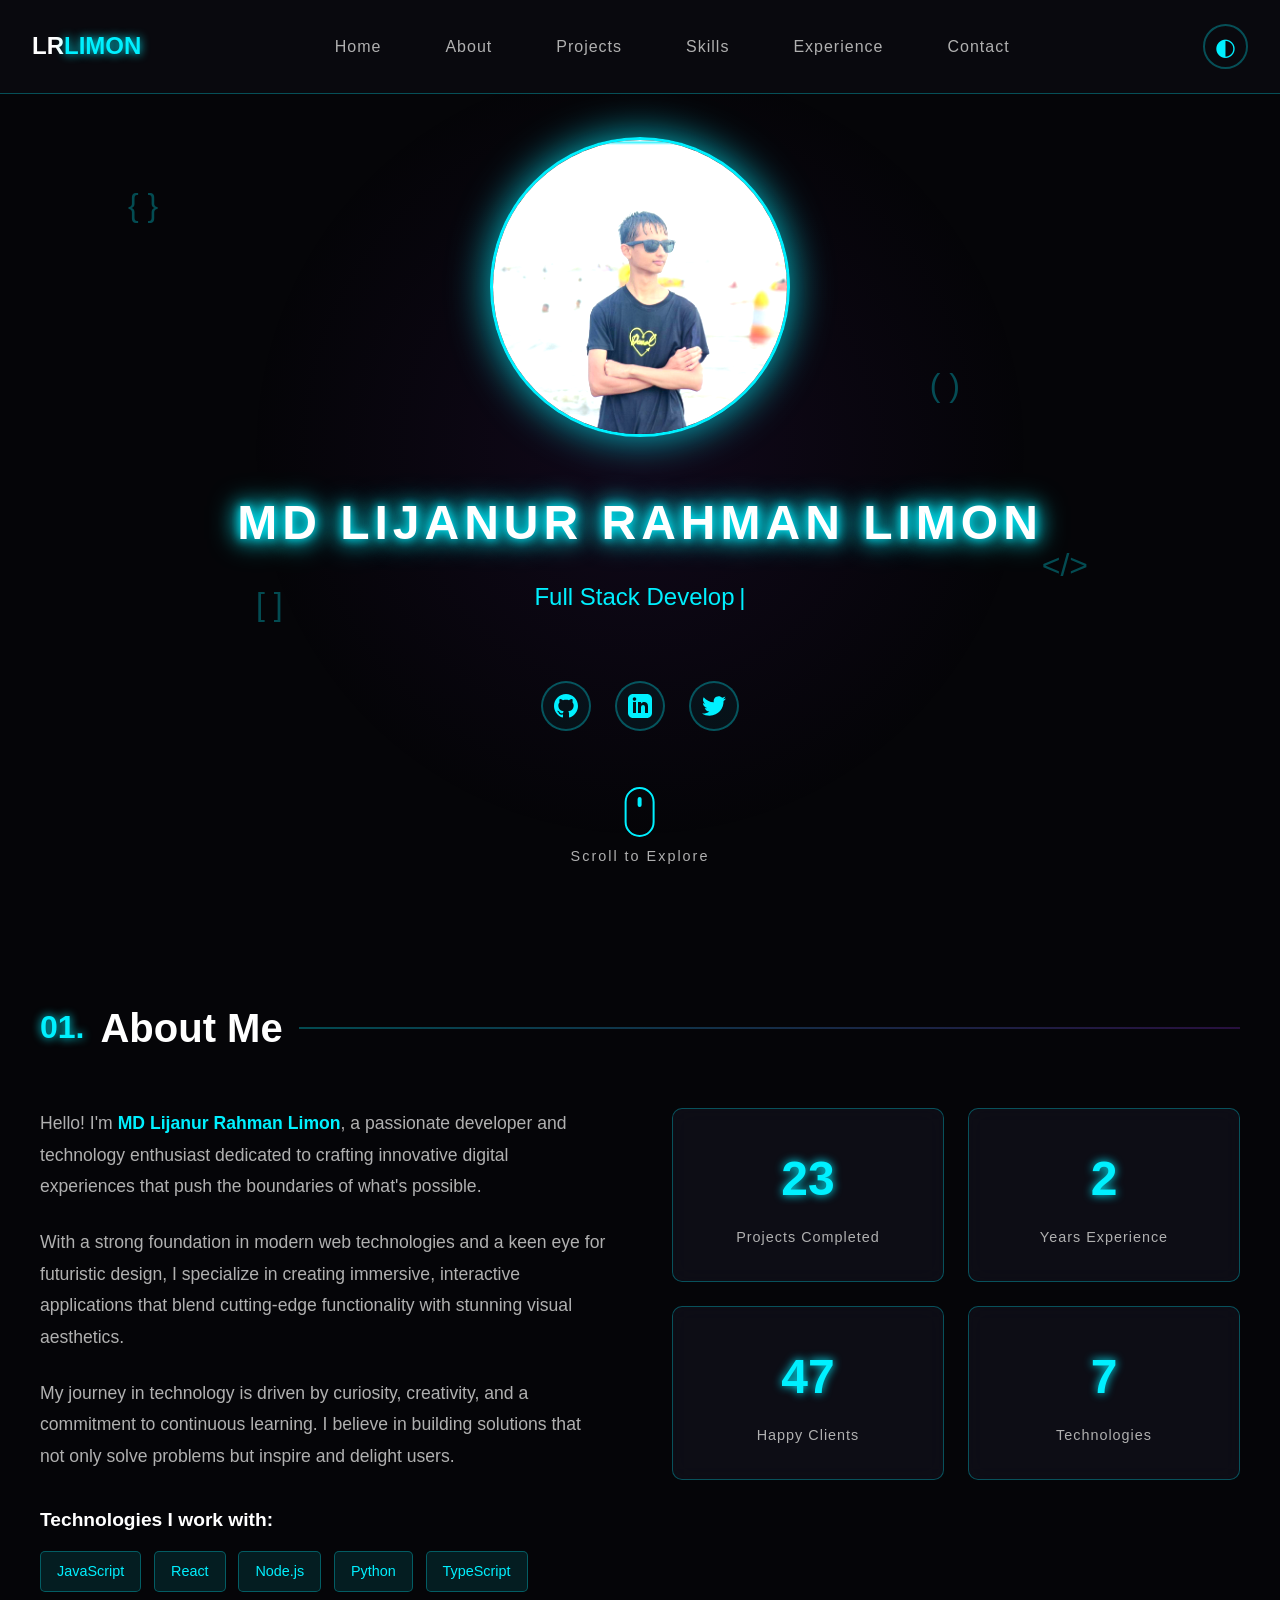
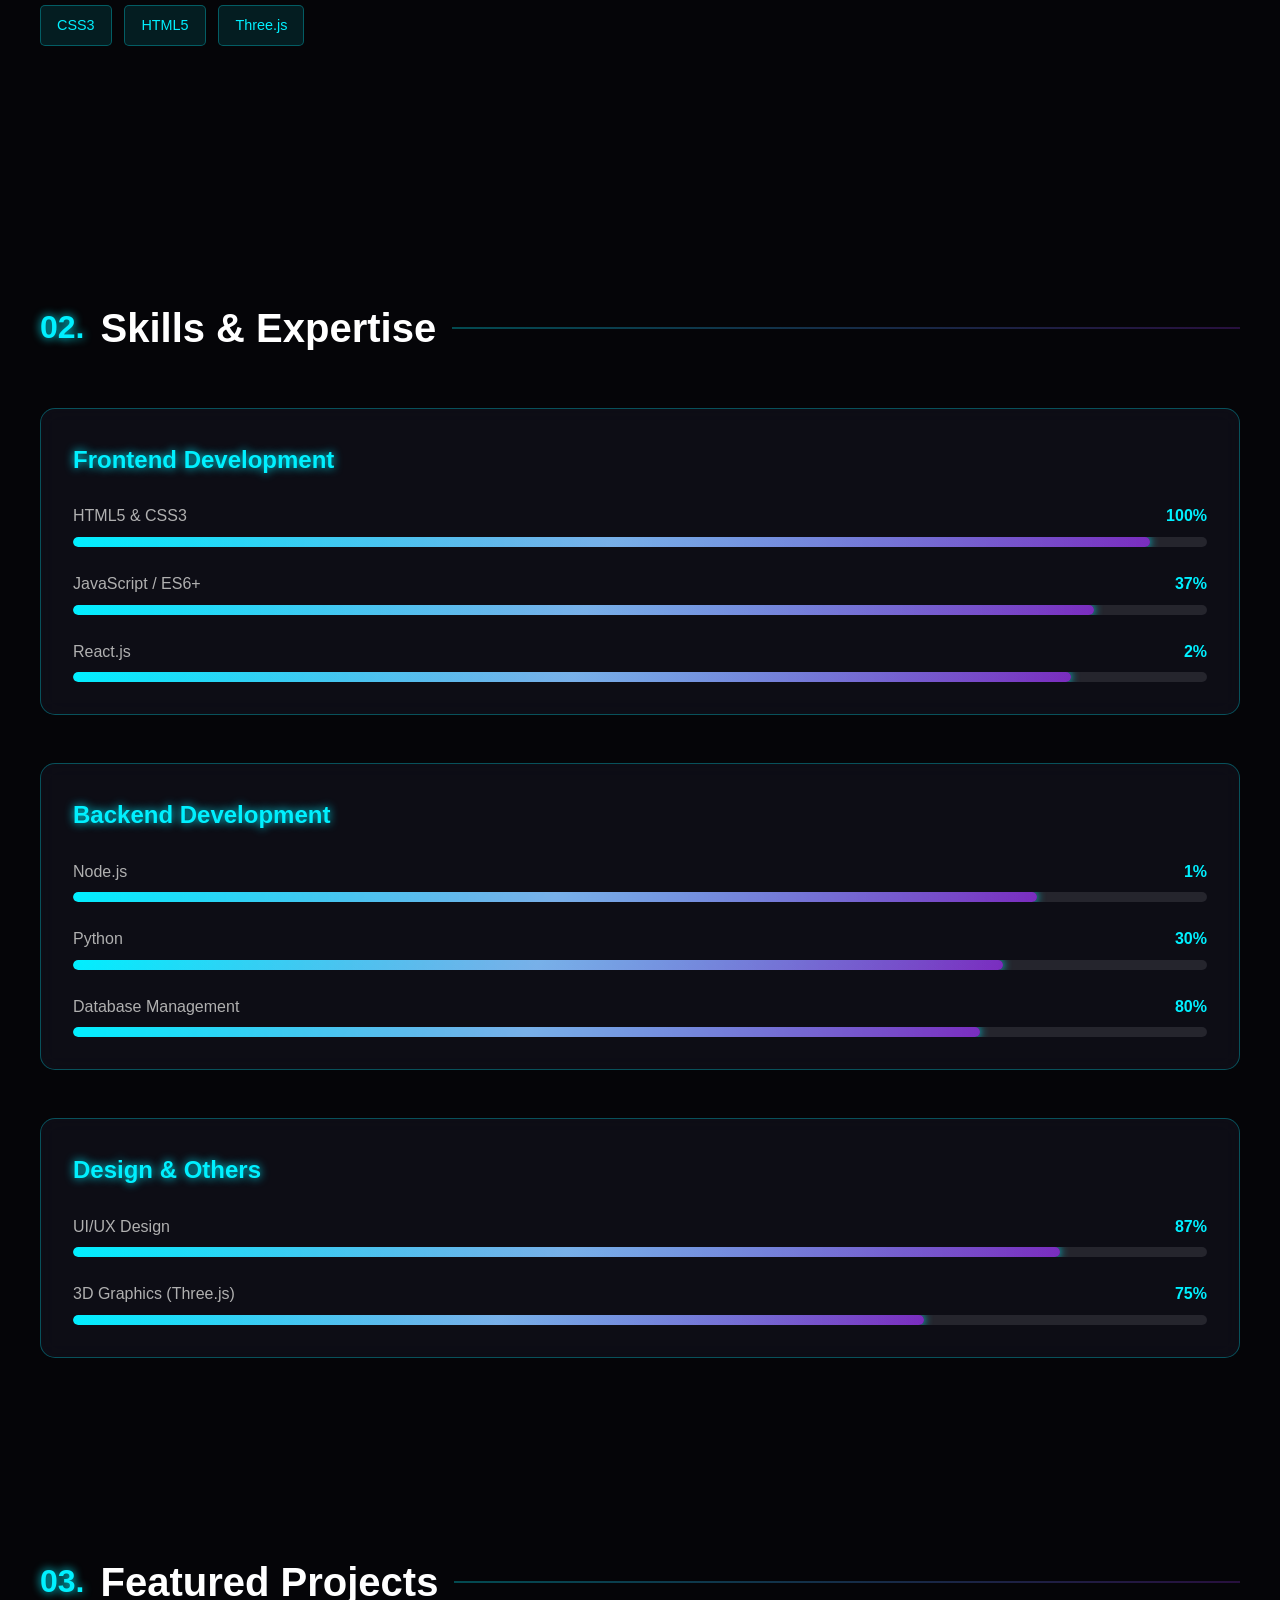
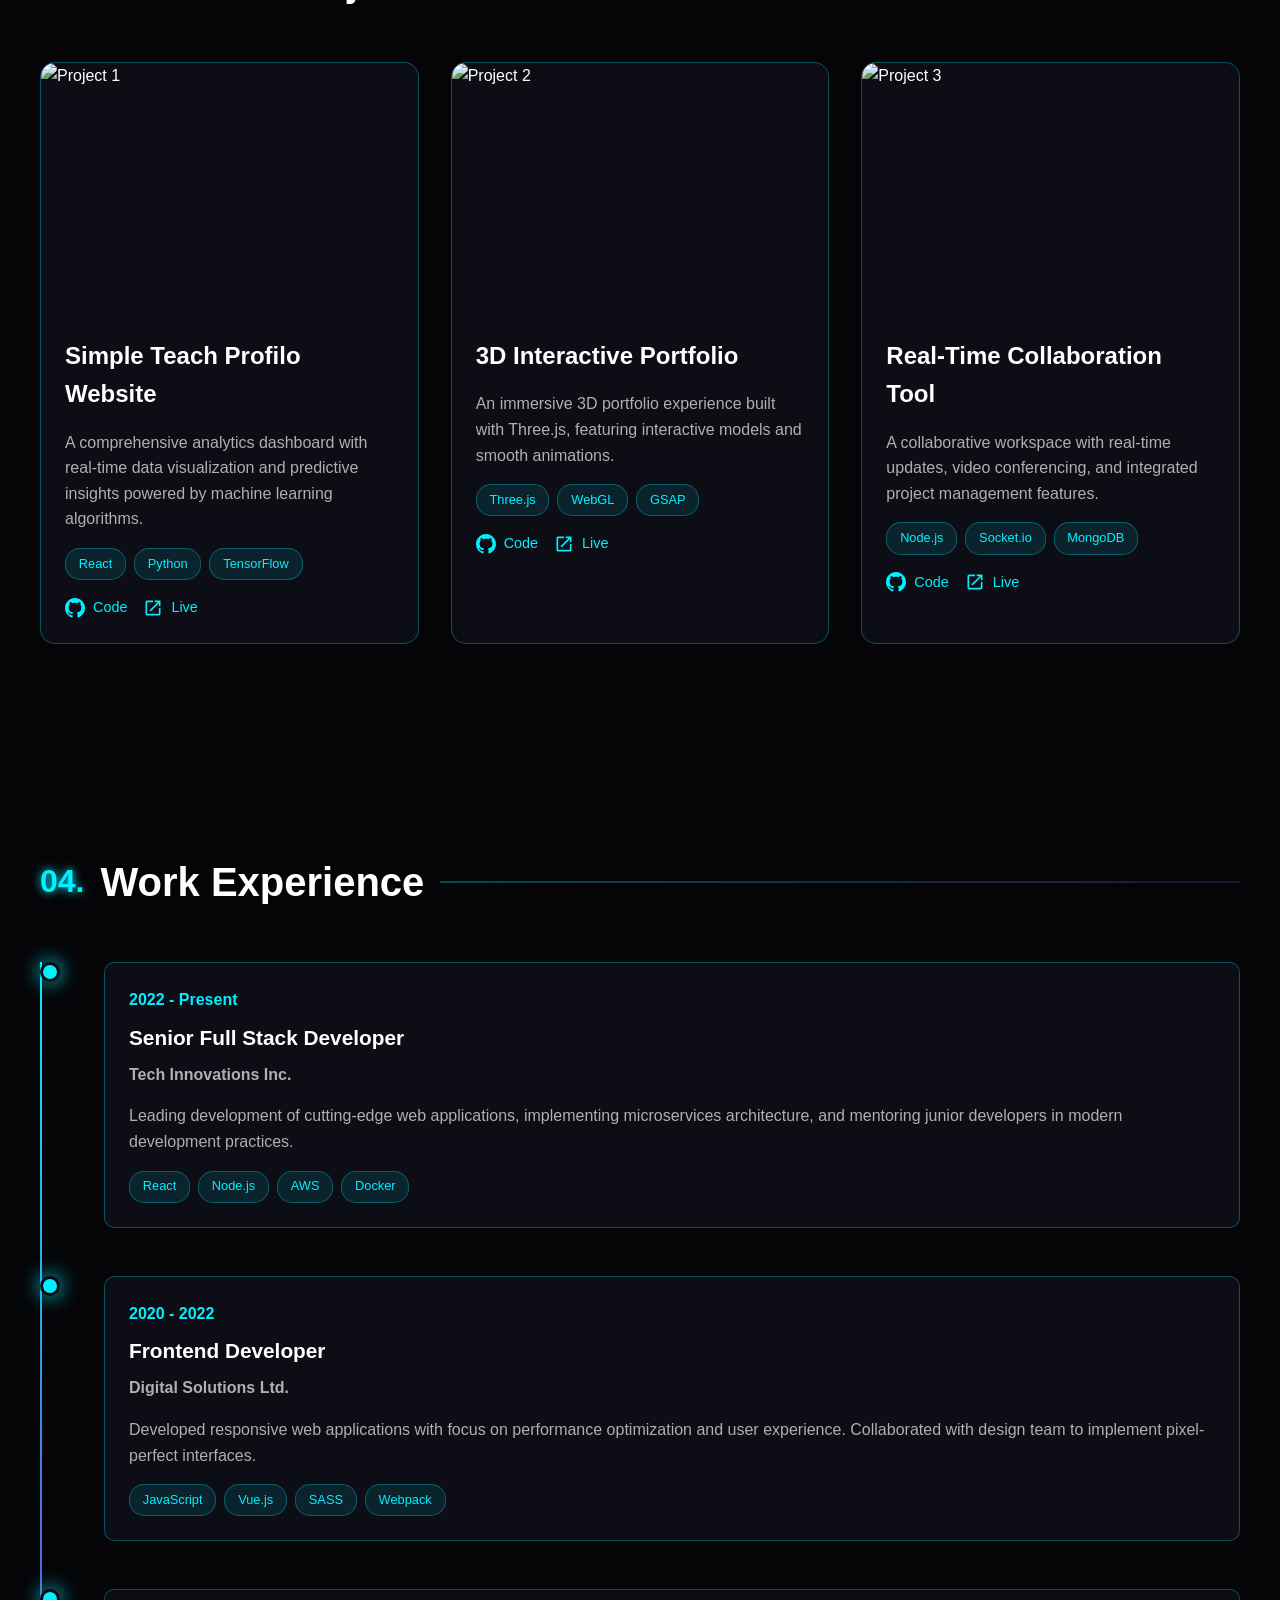
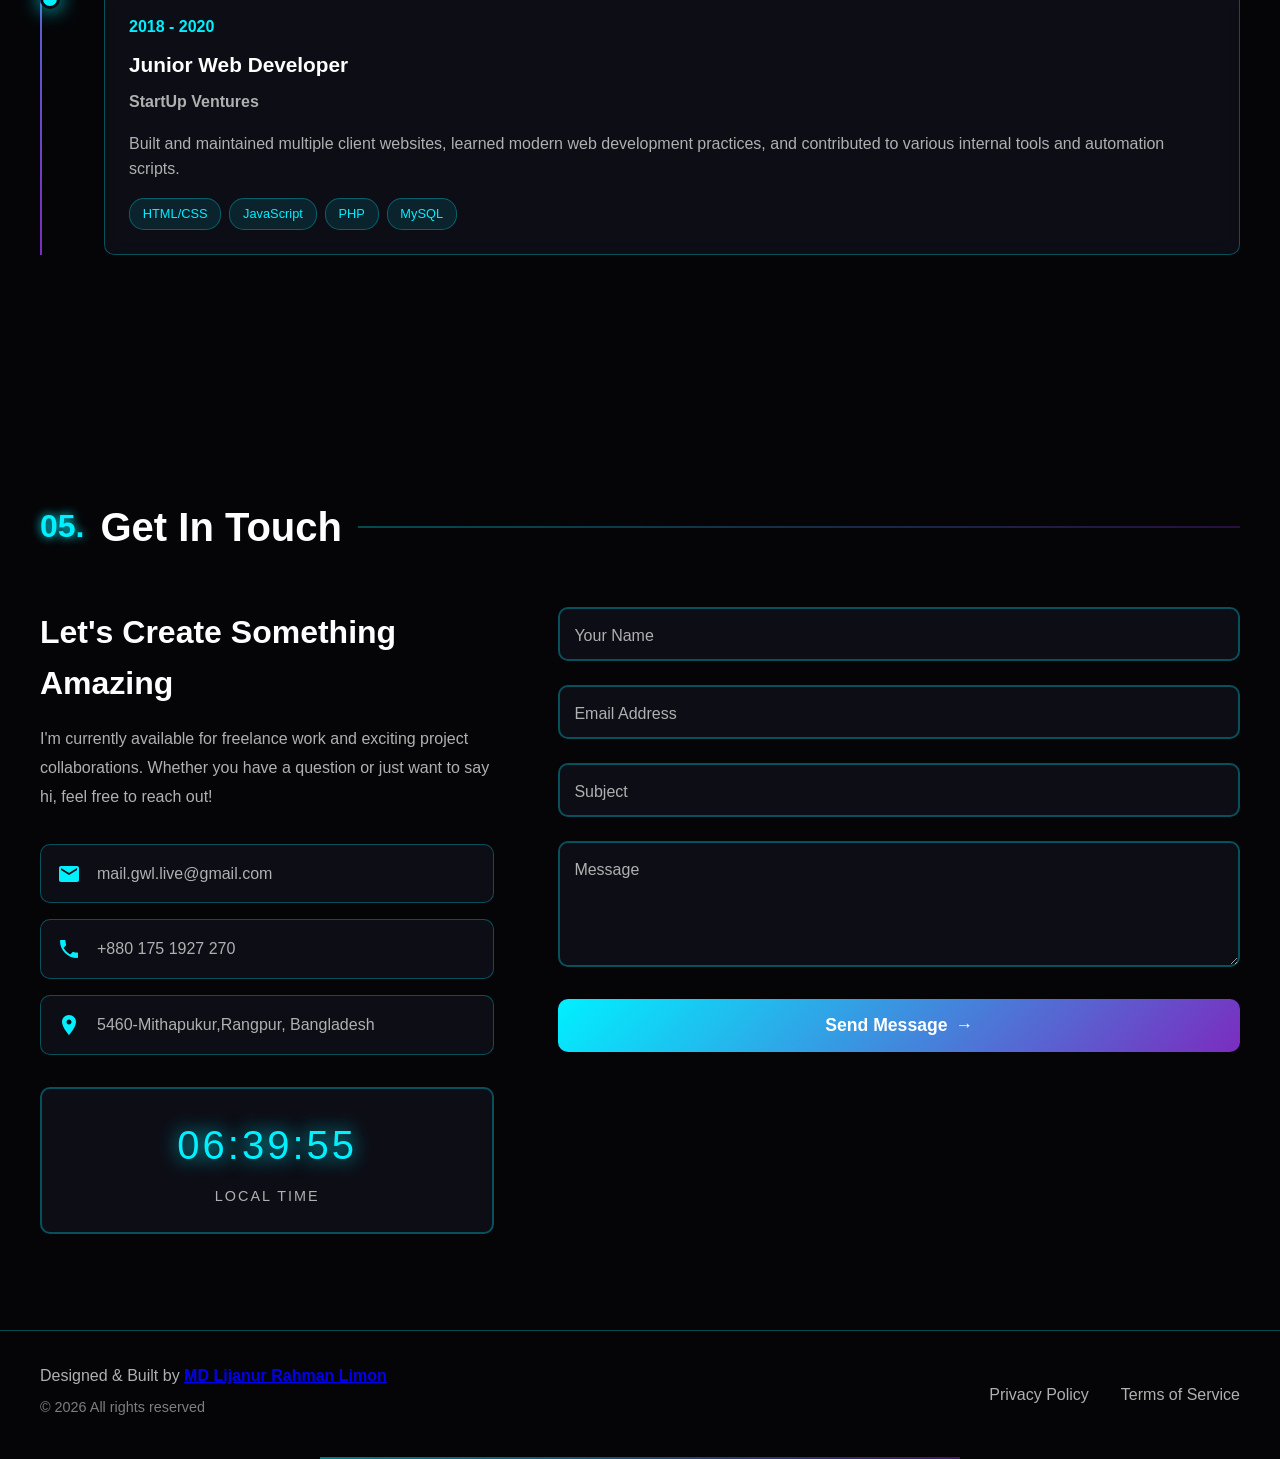
==== commit 0b6eb554: "Update index.html" ====
--- a/index.html
+++ b/index.html
@@ -68,7 +68,7 @@
             <div class="profile-container">
                 <div class="hologram-effect">
                     <div class="profile-image-wrapper">
-                        <img src="profile-placeholder.jpg" alt="MD Lijanur Rahman Limon" class="profile-image" id="profileImage">
+                        <img src="FB_IMG_1776798495775.jpg" alt="MD Lijanur Rahman Limon" class="profile-image" id="profileImage">
                         <div class="hologram-scan"></div>
                     </div>
                     <div class="hologram-rings">
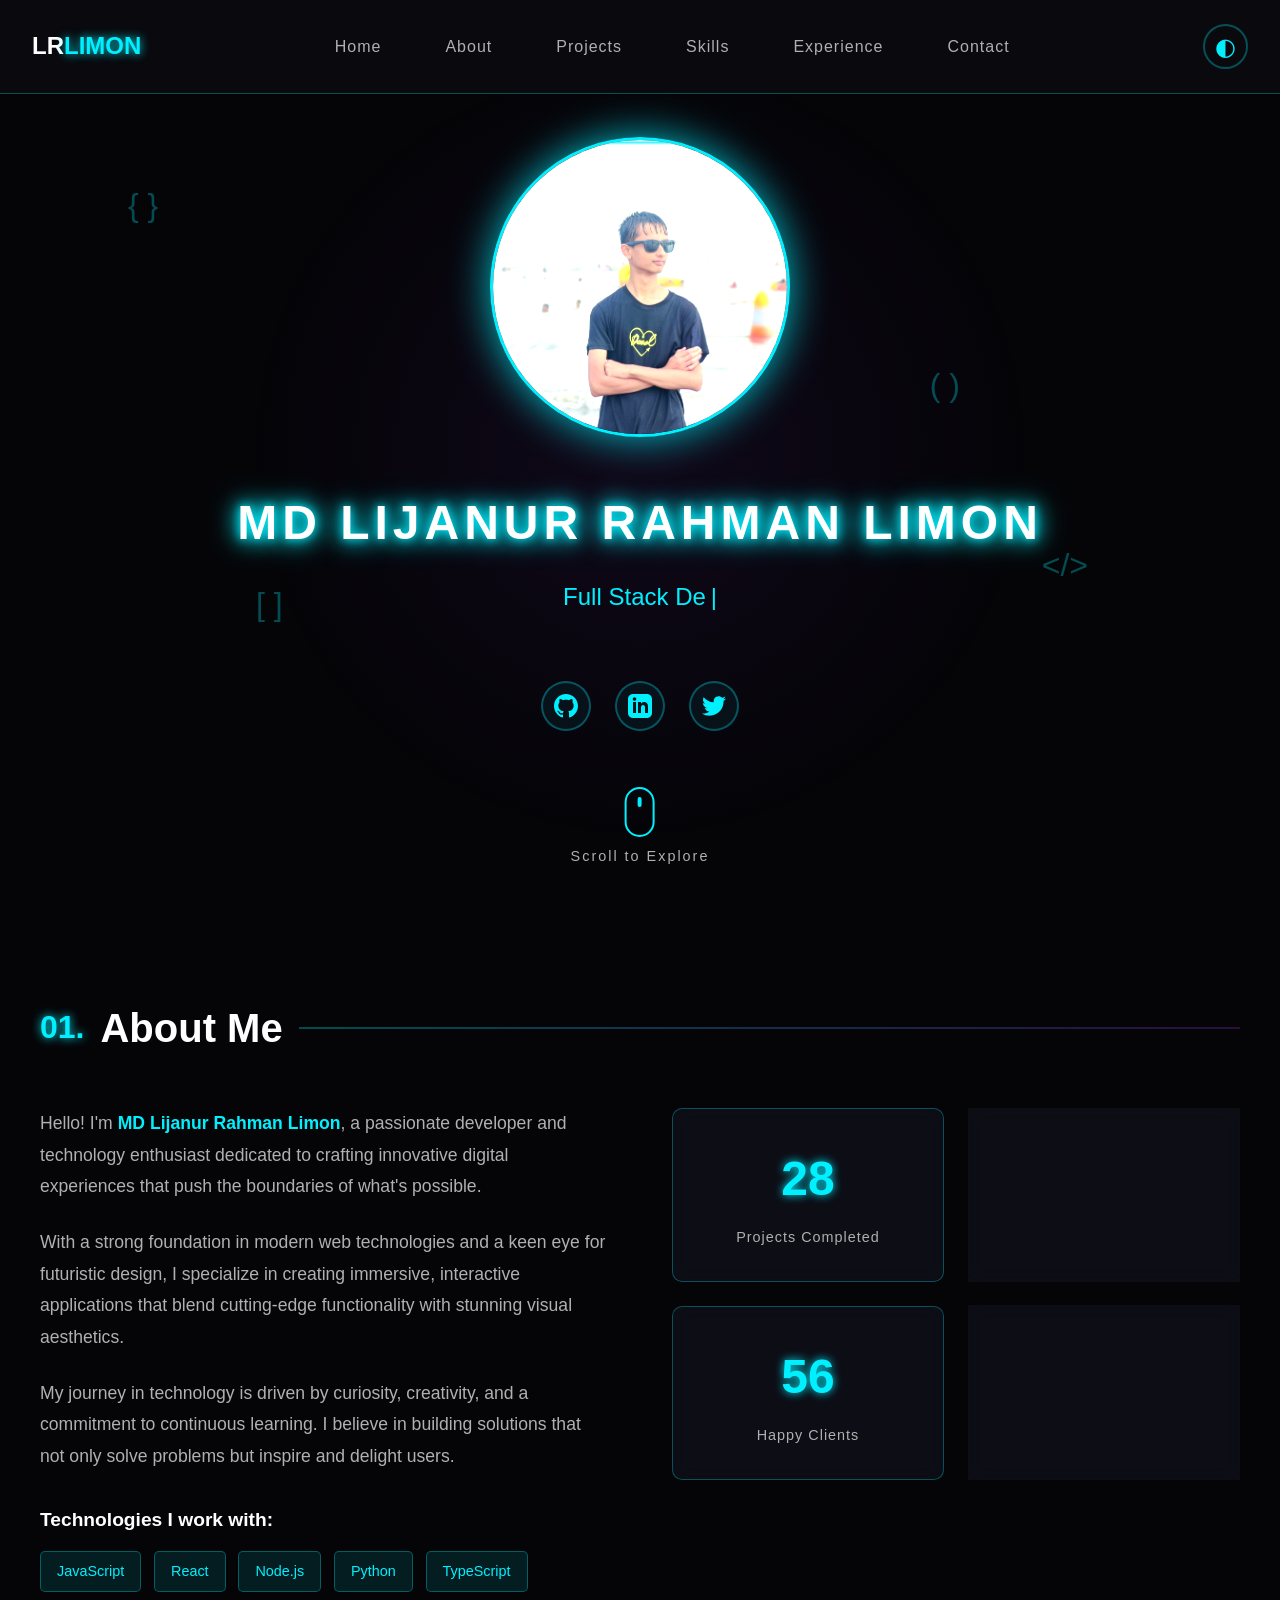
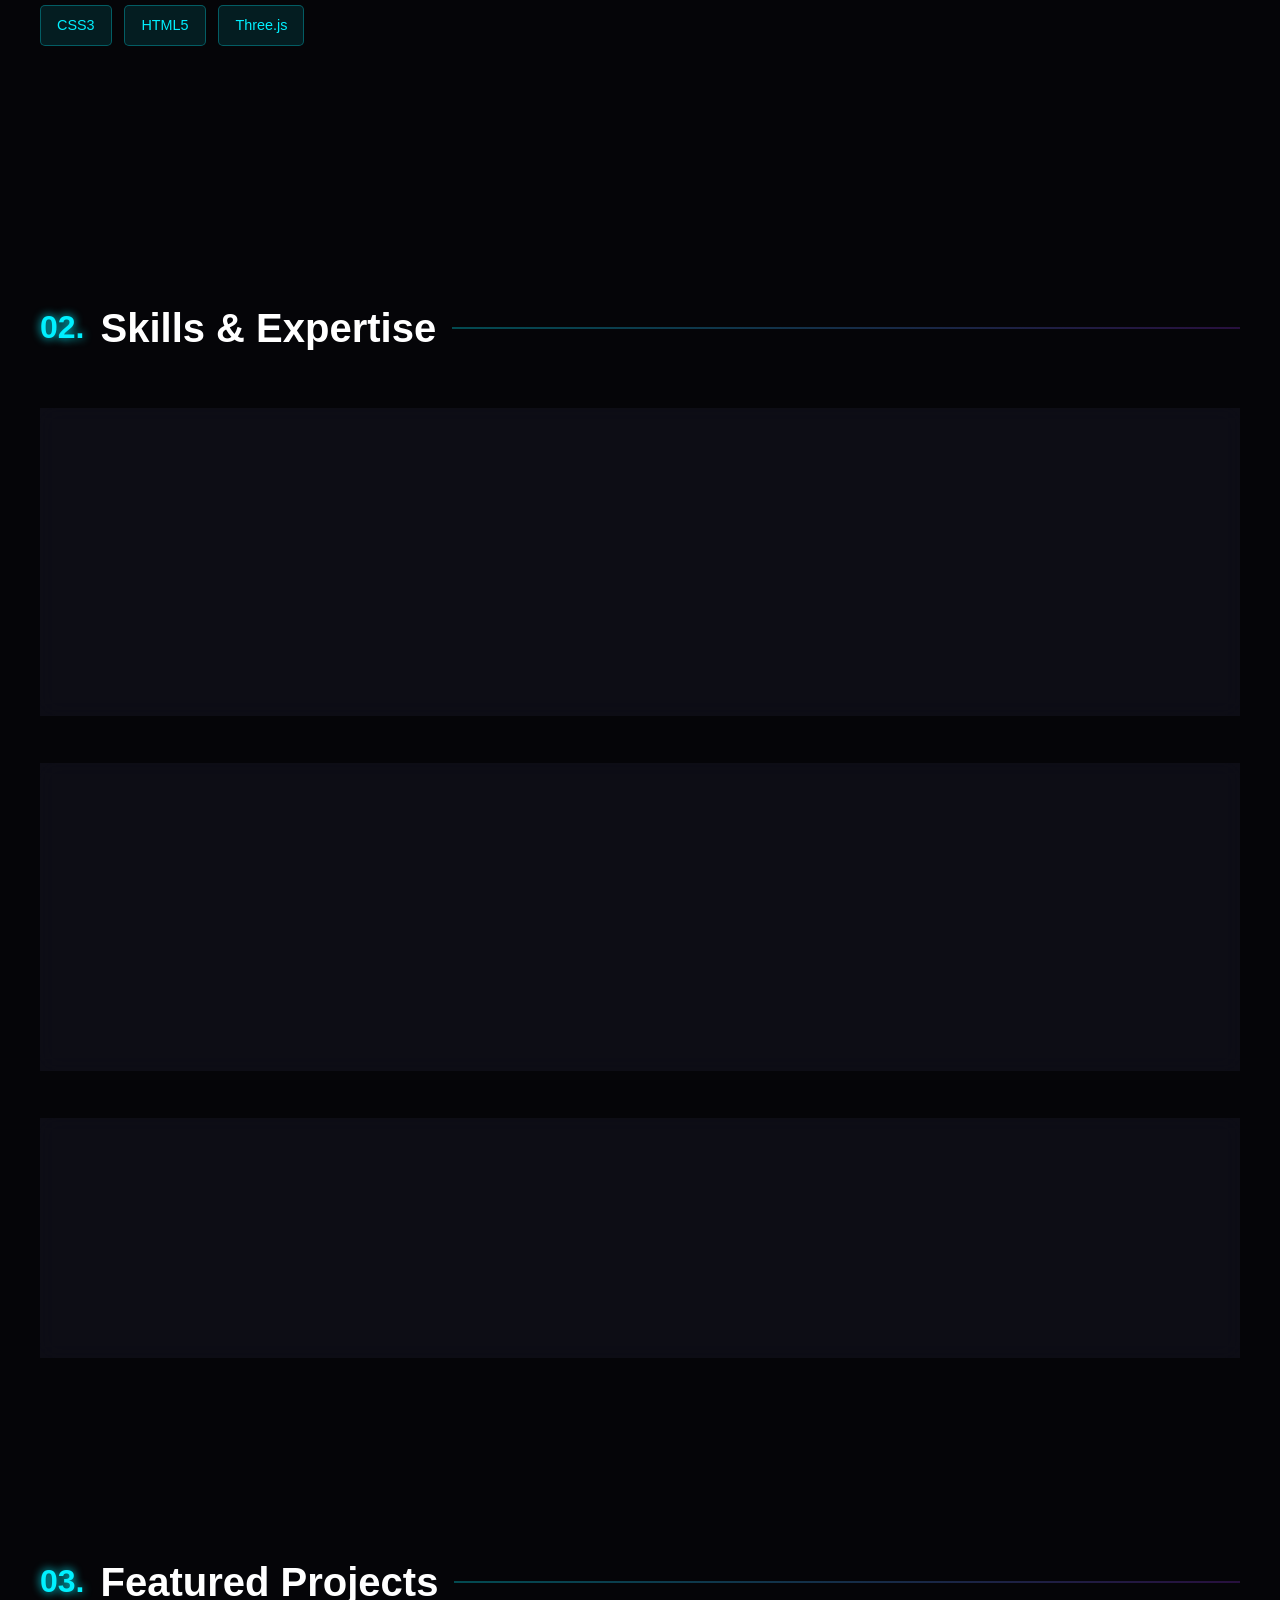
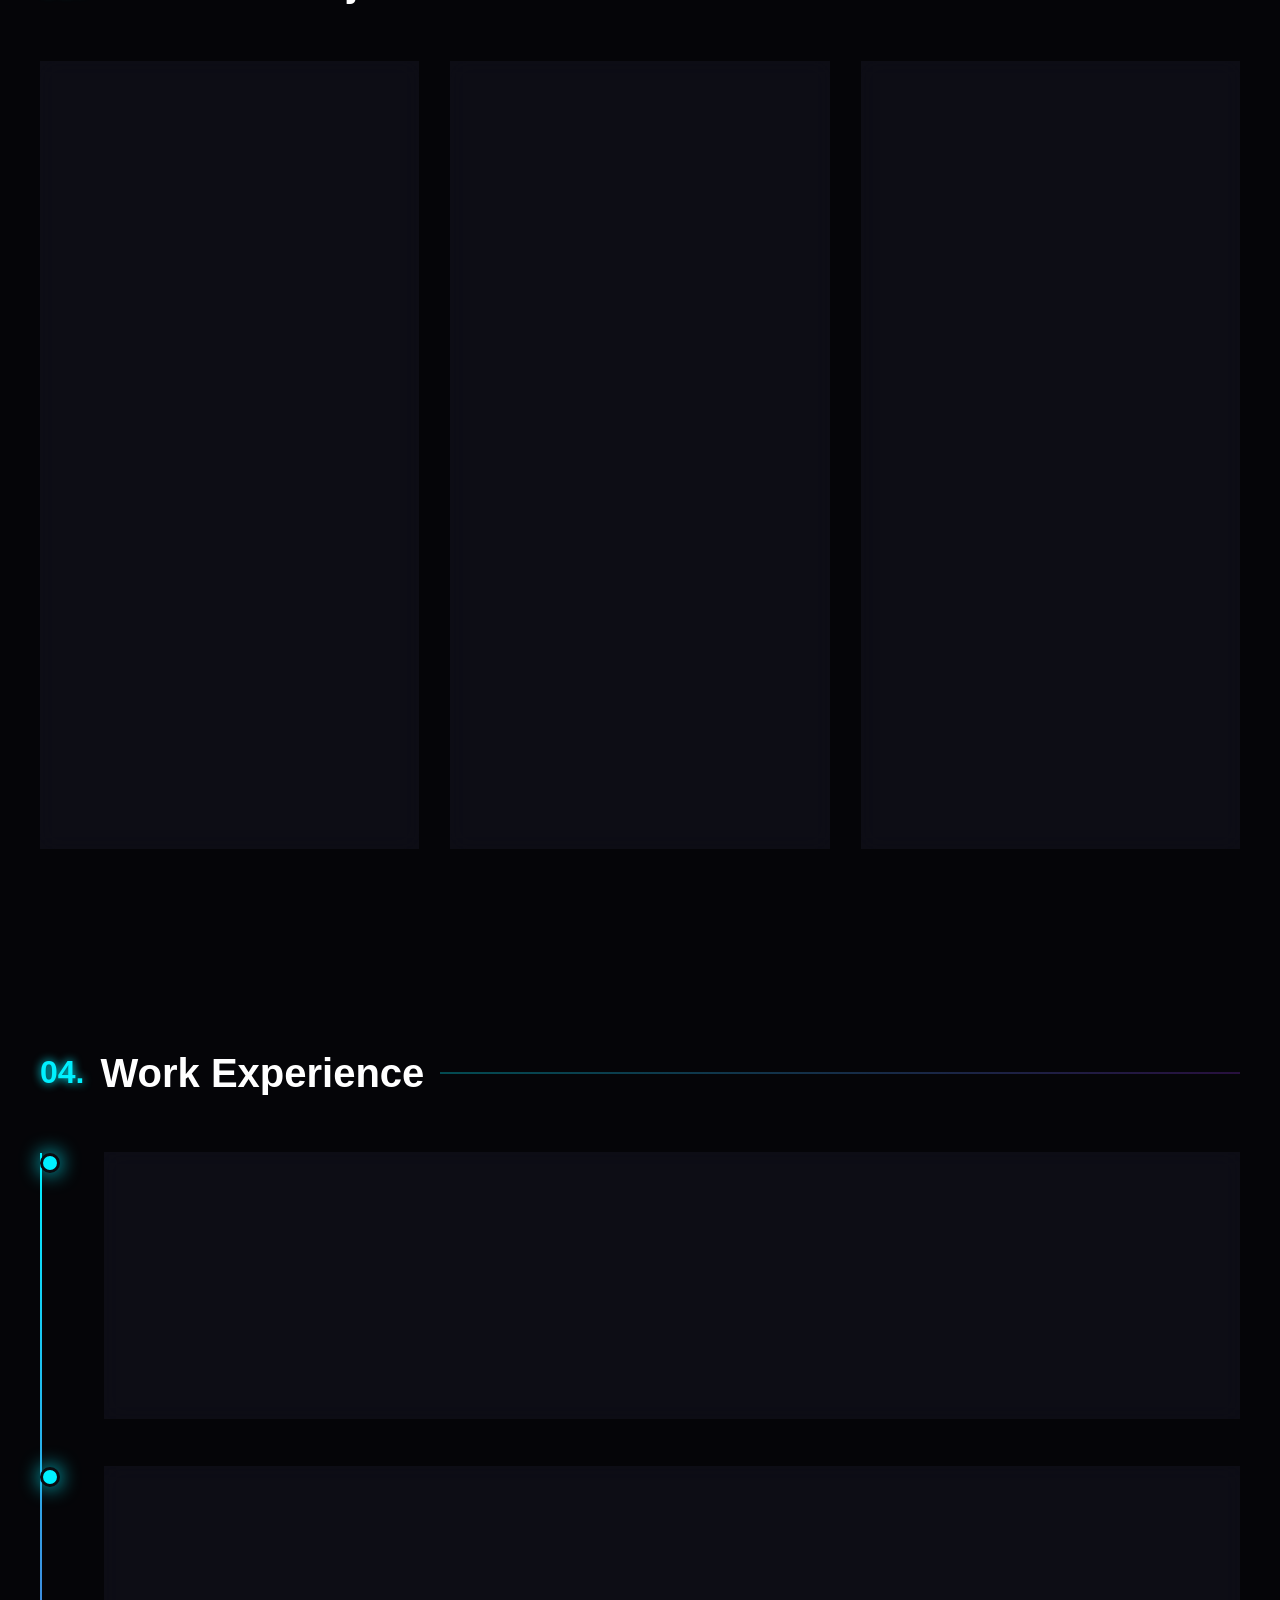
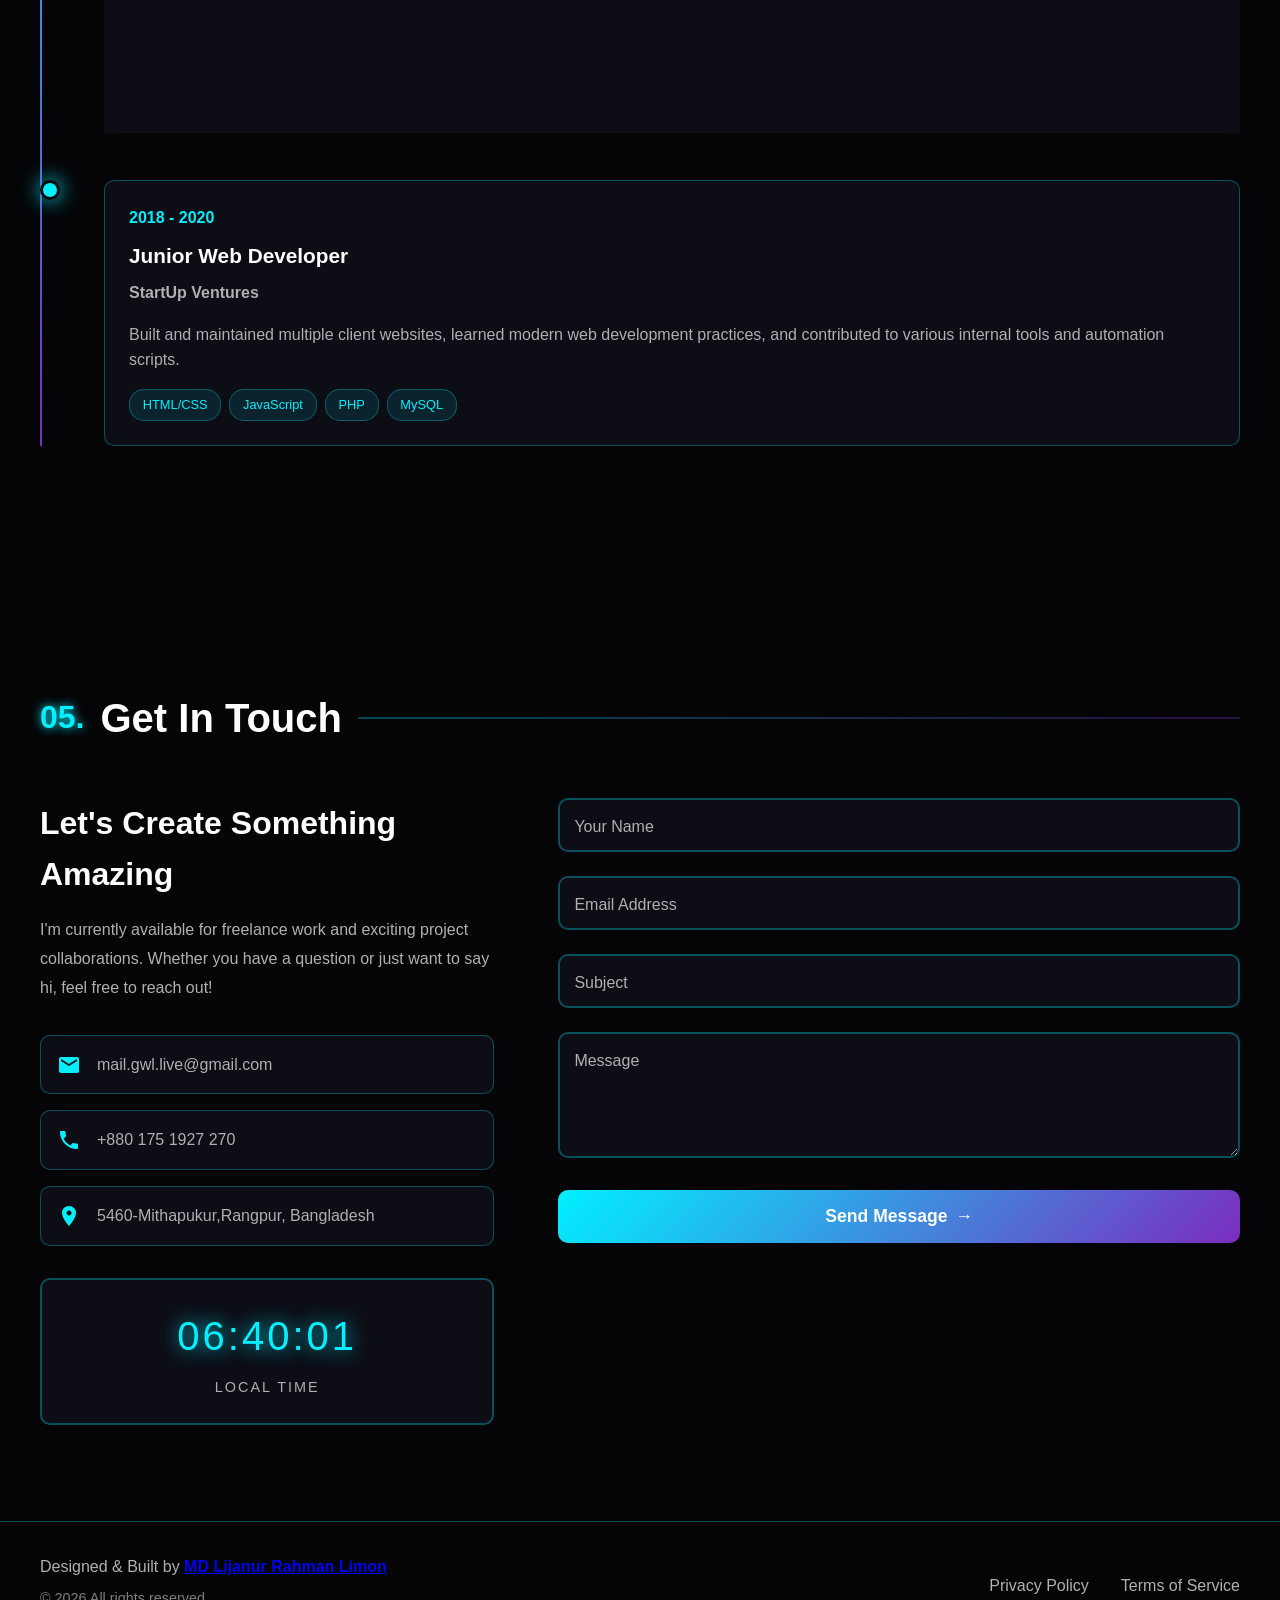
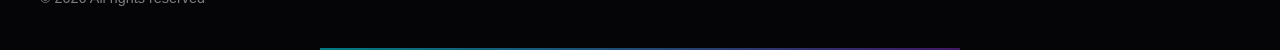
==== commit b6aabb81: "Update index.html" ====
--- a/index.html
+++ b/index.html
@@ -301,15 +301,15 @@
                 <!-- Project Card 1 -->
                 <div class="project-card reveal-on-scroll">
                     <div class="project-image">
-                        <img src="project1-placeholder.jpg" alt="Project 1">
+                        <img src="Screenshot_20260425-162939_Chrome.jpg" alt="Project 1">
                         <div class="project-overlay">
                             <button class="btn-view-project">View Details</button>
                         </div>
                     </div>
                     <div class="project-content">
-                        <h3 class="project-title">Simple  Teach Profilo Website</h3>
+                        <h3 class="project-title">Futuristic Teach Profilo Website</h3>
                         <p class="project-description">
-                            A comprehensive analytics dashboard with real-time data visualization and predictive insights powered by machine learning algorithms.
+                            A highly advanced, futuristic profile website that combines cutting-edge design and interactive animations to provide an immersive, tech-savvy user experience. The website will feature a sleek, minimalist UI with neon and metallic gradients, ensuring a modern, high-tech aesthetic. The design will incorporate multiple dynamic and interactive elements such as parallax scrolling, smooth page transitions, and futuristic hover effects that respond to user interaction, creating a fluid and engaging browsing experience.
                         </p>
                         <div class="project-tech">
                             <span class="tech-badge">React</span>
@@ -317,7 +317,7 @@
                             <span class="tech-badge">TensorFlow</span>
                         </div>
                         <div class="project-links">
-                            <a href="https://vip-limon-gamer.github.io/LIMON" class="project-link">
+                            <a href="https://vip-limon-gamer.github.io/LIMON-V2" class="project-link">
                                 <svg viewBox="0 0 24 24" width="20" height="20">
                                     <path d="M12 0c-6.626 0-12 5.373-12 12 0 5.302 3.438 9.8 8.207 11.387.599.111.793-.261.793-.577v-2.234c-3.338.726-4.033-1.416-4.033-1.416-.546-1.387-1.333-1.756-1.333-1.756-1.089-.745.083-.729.083-.729 1.205.084 1.839 1.237 1.839 1.237 1.07 1.834 2.807 1.304 3.492.997.107-.775.418-1.305.762-1.604-2.665-.305-5.467-1.334-5.467-5.931 0-1.311.469-2.381 1.236-3.221-.124-.303-.535-1.524.117-3.176 0 0 1.008-.322 3.301 1.23.957-.266 1.983-.399 3.003-.404 1.02.005 2.047.138 3.006.404 2.291-1.552 3.297-1.23 3.297-1.23.653 1.653.242 2.874.118 3.176.77.84 1.235 1.911 1.235 3.221 0 4.609-2.807 5.624-5.479 5.921.43.372.823 1.102.823 2.222v3.293c0 .319.192.694.801.576 4.765-1.589 8.199-6.086 8.199-11.386 0-6.627-5.373-12-12-12z"/>
                                 </svg>
@@ -336,15 +336,15 @@
                 <!-- Project Card 2 -->
                 <div class="project-card reveal-on-scroll">
                     <div class="project-image">
-                        <img src="project2-placeholder.jpg" alt="Project 2">
+                        <img src="Screenshot_20260426-130753_Brave.jpg" alt="Project 2">
                         <div class="project-overlay">
                             <button class="btn-view-project">View Details</button>
                         </div>
                     </div>
                     <div class="project-content">
-                        <h3 class="project-title">3D Interactive Portfolio</h3>
+                        <h3 class="project-title"> Simple Animative Interactive Portfolio</h3>
                         <p class="project-description">
-                            An immersive 3D portfolio experience built with Three.js, featuring interactive models and smooth animations.
+                            An immersive animative portfolio experience built with Three.js, featuring interactive models and smooth animations.
                         </p>
                         <div class="project-tech">
                             <span class="tech-badge">Three.js</span>
@@ -352,7 +352,7 @@
                             <span class="tech-badge">GSAP</span>
                         </div>
                         <div class="project-links">
-                            <a href="#" class="project-link">
+                            <a href="https://vip-limon-gamer.github.io/LIMON" class="project-link">
                                 <svg viewBox="0 0 24 24" width="20" height="20">
                                     <path d="M12 0c-6.626 0-12 5.373-12 12 0 5.302 3.438 9.8 8.207 11.387.599.111.793-.261.793-.577v-2.234c-3.338.726-4.033-1.416-4.033-1.416-.546-1.387-1.333-1.756-1.333-1.756-1.089-.745.083-.729.083-.729 1.205.084 1.839 1.237 1.839 1.237 1.07 1.834 2.807 1.304 3.492.997.107-.775.418-1.305.762-1.604-2.665-.305-5.467-1.334-5.467-5.931 0-1.311.469-2.381 1.236-3.221-.124-.303-.535-1.524.117-3.176 0 0 1.008-.322 3.301 1.23.957-.266 1.983-.399 3.003-.404 1.02.005 2.047.138 3.006.404 2.291-1.552 3.297-1.23 3.297-1.23.653 1.653.242 2.874.118 3.176.77.84 1.235 1.911 1.235 3.221 0 4.609-2.807 5.624-5.479 5.921.43.372.823 1.102.823 2.222v3.293c0 .319.192.694.801.576 4.765-1.589 8.199-6.086 8.199-11.386 0-6.627-5.373-12-12-12z"/>
                                 </svg>
